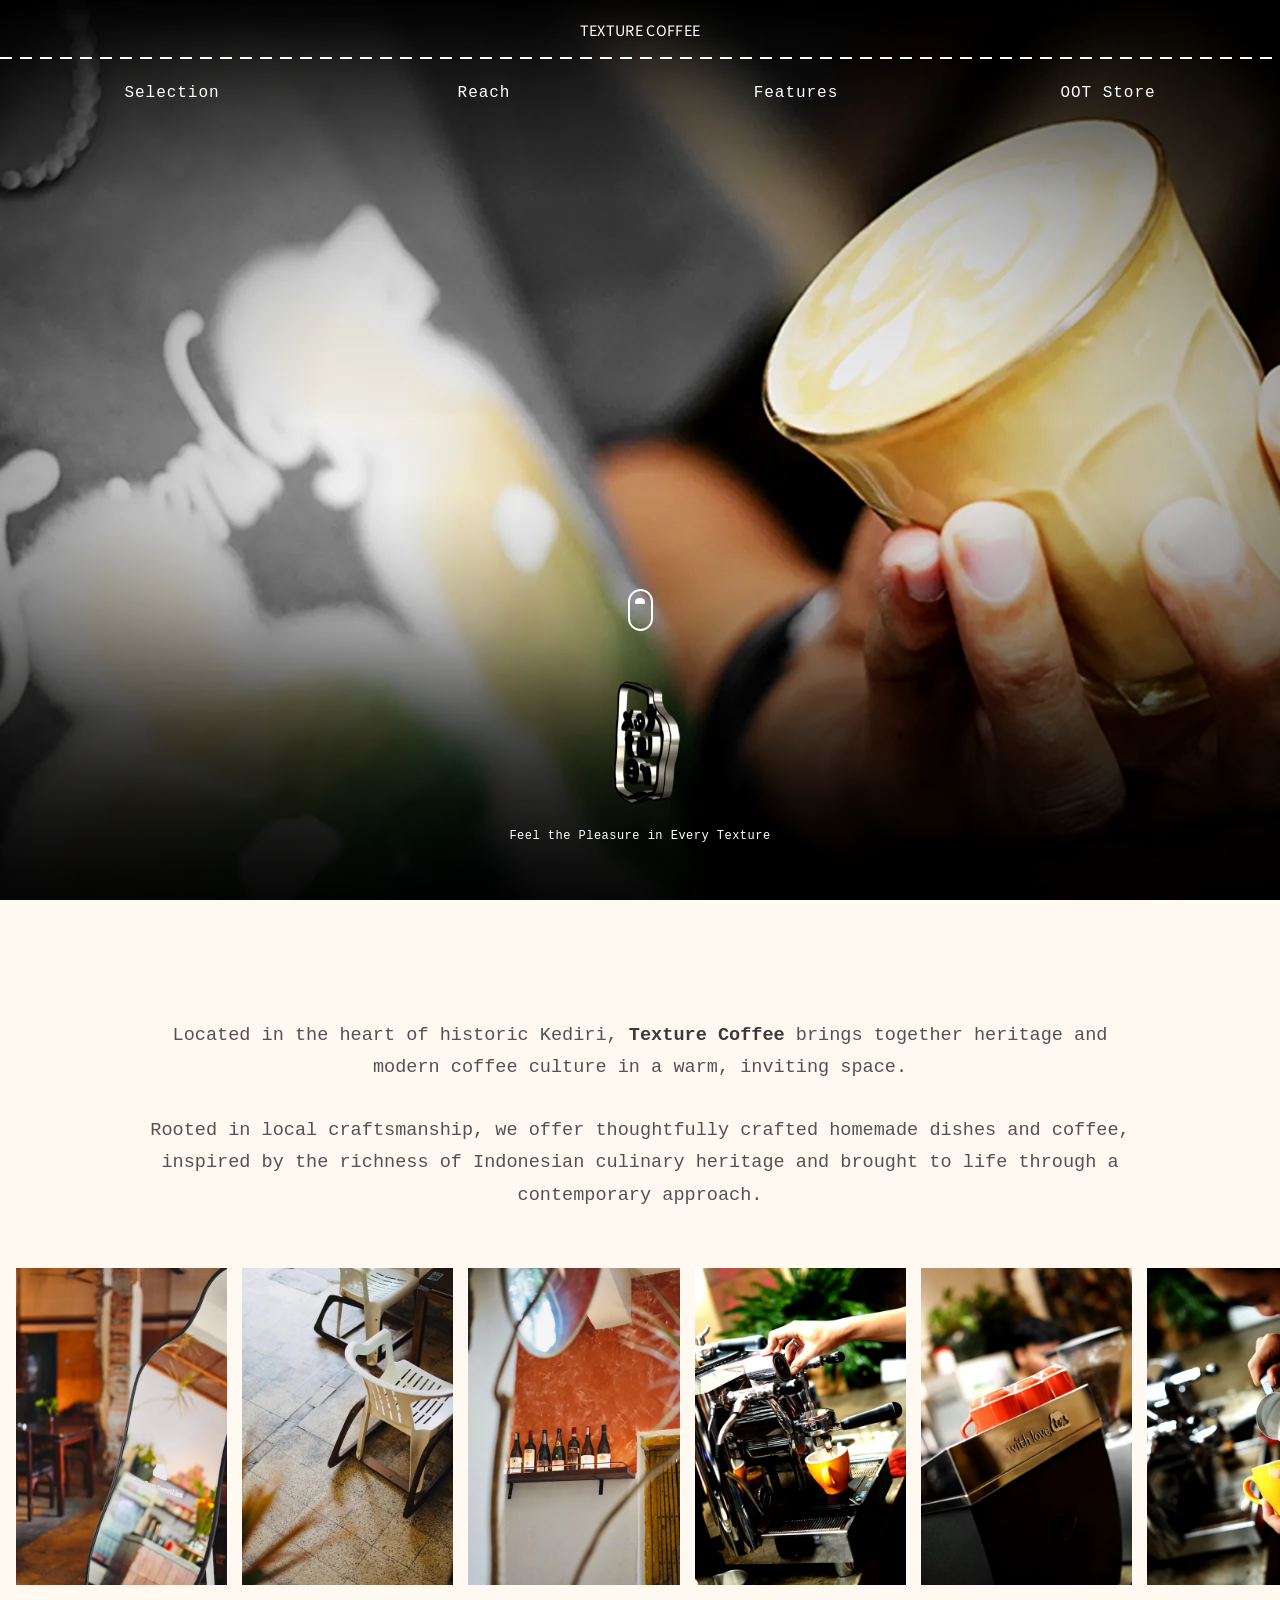
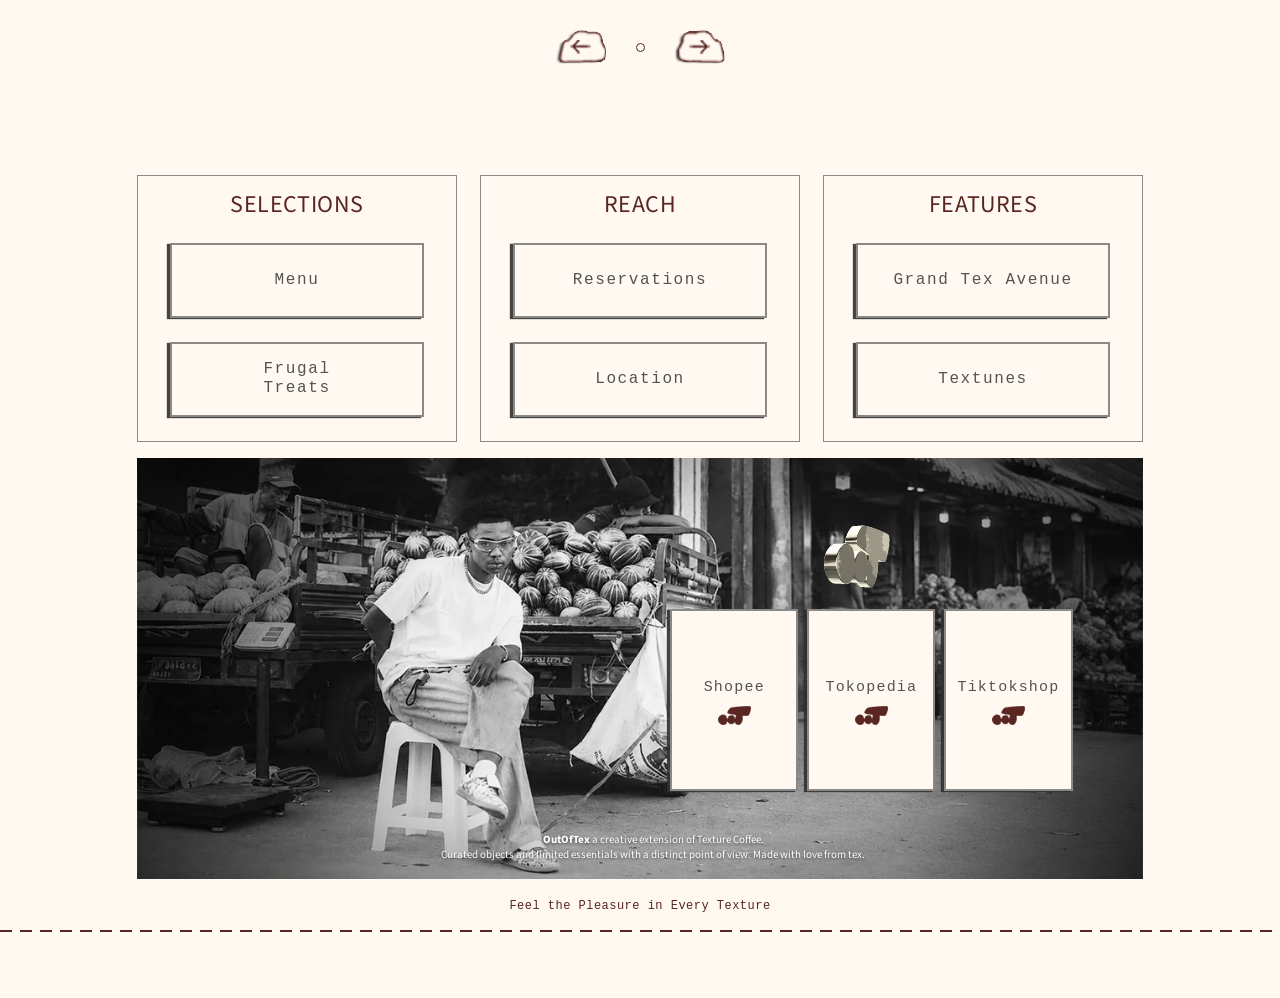
==== index.html @ 4bc0fdf2 "v1.5.3: keep hero glass uncut on wide screens Co-Authored-By: Claude Opus 5.5 <noreply@anthropic.com" ====
<!doctype html>
<html lang="id">
<head>
<meta charset="utf-8">
<meta name="viewport" content="width=device-width, initial-scale=1">
<title>Texture Coffee</title>
<meta name="description" content="Texture Coffee, Kediri — Feel the Pleasure in Every Texture. Menu, Frugal Treats, reservasi, lokasi, Grand Tex Avenue, Textunes, dan OutOfTex Store.">
<meta name="theme-color" content="#fff9f1">
<link rel="icon" href="/assets/logo.gif">
<link rel="preload" as="image" href="/assets/v2/hero.webp">
<link rel="preconnect" href="https://fonts.googleapis.com">
<link rel="preconnect" href="https://fonts.gstatic.com" crossorigin>
<link href="https://fonts.googleapis.com/css2?family=Courier+Prime:wght@400;700&family=Source+Sans+3:wght@400;600&display=swap" rel="stylesheet">
<style>
  :root {
    --cream: #fff9f1;      /* latar */
    --brown: #592622;      /* judul, garis putus-putus, ikon */
    --grey: #8a8985;       /* border kotak & tombol */
    --text: #535353;       /* teks tombol & paragraf */
    --shadow: rgba(48, 48, 48, .9);
    --sans: Aptos, "Myriad Pro", "Source Sans 3", "Segoe UI", sans-serif;
    --mono: "Courier New", "Courier Prime", Courier, monospace;
    --head-h: 72px;
  }
  * { box-sizing: border-box; margin: 0; padding: 0; }
  html { scroll-behavior: smooth; scroll-padding-top: calc(var(--head-h) + 16px); }
  body {
    background: var(--cream); color: var(--text);
    font: 400 16px/1.6 var(--mono);
    -webkit-font-smoothing: antialiased;
  }
  a { color: inherit; text-decoration: none; }
  img { display: block; max-width: 100%; }
  body.locked { overflow: hidden; }

  /* Garis putus-putus khas desain */
  .dash {
    height: 2px; width: 100%;
    background: repeating-linear-gradient(90deg, currentColor 0 12px, transparent 12px 20px);
  }

  /* ---------- Header (transparan di atas hero, krem setelah scroll) ---------- */
  .head {
    position: fixed; inset: 0 0 auto; z-index: 20;
    color: #fff; text-align: center;
    transition: background .3s, color .3s, box-shadow .3s;
  }
  .head .brand {
    display: block; padding: 22px 16px 16px;
    font: 400 16px/1.2 var(--sans); letter-spacing: .02em;
  }
  .head .brand br { display: none; }
  .head .nav {
    display: grid; grid-template-columns: repeat(4, 1fr);
    max-width: 1300px; margin: 0 auto; padding: 18px 16px 0;
    font-size: 16px; letter-spacing: .06em;
    transition: opacity .25s;
  }
  .head .nav a { justify-self: center; padding: 4px 0; position: relative; }
  .head .nav a::before { /* garis bawah menyapu, ala Union */
    content: ""; position: absolute; left: 0; right: 0; bottom: 0; height: 1.5px; background: currentColor;
    transform: scaleX(0); transform-origin: 100% 50%; transition: transform .35s cubic-bezier(.25,.46,.45,.94);
  }
  .head .nav a:hover::before, .head .nav a:focus-visible::before { transform: scaleX(1); transform-origin: 0 50%; }
  .head.solid { background: var(--cream); color: var(--brown); box-shadow: 0 10px 18px -8px rgba(89, 38, 34, .18); }
  .head.solid .nav { opacity: 0; height: 0; padding: 0; overflow: hidden; pointer-events: none; }

  /* ---------- Hero ---------- */
  .hero {
    position: relative; height: 100vh; height: 100svh; min-height: 520px;
    background: #111; overflow: hidden;
    color: #fff; display: flex; flex-direction: column; align-items: center; justify-content: flex-end;
    padding-bottom: 6vh; isolation: isolate;
  }
  .hero-bg {
    position: absolute; inset: 0; z-index: -2;
    background: url(/assets/v2/hero.webp) center 22% / cover no-repeat; /* fokus ke gelas: layar lebar memotong bawah, bukan atas */
  }
  .anim .hero-bg { animation: zoomInSm 1.2s cubic-bezier(.76,0,.24,1) .2s both; }
  @keyframes zoomInSm { from { transform: scale(1.2); } to { transform: scale(1); } }
  .hero::before { /* vignette */
    content: ""; position: absolute; inset: 0; z-index: -1;
    background:
      radial-gradient(ellipse at 50% 45%, rgba(0,0,0,0) 35%, rgba(0,0,0,.55) 100%),
      linear-gradient(to bottom, rgba(0,0,0,.45) 0, rgba(0,0,0,0) 22%, rgba(0,0,0,0) 55%, rgba(0,0,0,.55) 100%);
  }
  .mouse {
    width: 25px; height: 42px; border: 2px solid #fff; border-radius: 13px;
    display: flex; justify-content: center; padding-top: 7px; margin-bottom: 44px;
    animation: bob 1.8s ease-in-out infinite;
  }
  .mouse span { width: 10px; height: 6px; border-radius: 6px 6px 2px 2px; background: #fff; animation: wheel 1.8s ease-in-out infinite; }
  @keyframes bob { 0%, 100% { transform: translateY(0); } 50% { transform: translateY(8px); } }
  @keyframes wheel { 0% { opacity: 1; transform: translateY(0); } 70% { opacity: 0; transform: translateY(12px); } 100% { opacity: 0; } }
  .hero .logo { display: block; width: 104px; height: auto; margin-bottom: 20px; }
  .anim .hero .mouse, .anim .hero .logo, .anim .hero .tagline { opacity: 0; animation: heroIn .9s cubic-bezier(.25,.46,.45,.94) both; }
  .anim .hero .logo { animation-delay: .9s; }
  .anim .hero .tagline { animation-delay: 1.05s; }
  .anim .hero .mouse { animation: heroIn .9s cubic-bezier(.25,.46,.45,.94) 1.2s both, bob 1.8s ease-in-out 2.1s infinite; }
  @keyframes heroIn { from { opacity: 0; transform: translateY(10px); } to { opacity: 1; transform: none; } }
  .tagline { font-size: 12px; letter-spacing: .04em; }

  /* ---------- Intro + galeri ---------- */
  .intro { padding: 120px 16px 56px; text-align: center; }
  .intro p { max-width: 980px; margin: 0 auto; font-size: clamp(14px, 1.45vw, 20px); line-height: 1.75; }
  .intro p + p { margin-top: 1.6em; }
  .intro b { color: #3a3a3a; }

  .gallery { position: relative; }
  .strip {
    display: flex; gap: 15px; overflow-x: auto; scroll-snap-type: x mandatory;
    padding: 0 16px; scrollbar-width: none; -webkit-overflow-scrolling: touch;
  }
  .strip::-webkit-scrollbar { display: none; }
  .strip img {
    flex: 0 0 auto; width: clamp(150px, 16.5vw, 260px); aspect-ratio: 237 / 356; height: auto;
    object-fit: cover; scroll-snap-align: start; background: #e9e1d4;
  }
  .ctrl { display: flex; justify-content: center; align-items: center; gap: 30px; margin-top: 44px; }
  .ctrl button {
    width: 50px; height: 36px; border: 0; cursor: pointer;
    background: url(/assets/v2/frame-l.png) center / contain no-repeat;
    display: grid; place-items: center; transition: transform .15s;
  }
  .ctrl button.next { background-image: url(/assets/v2/frame-r.png); }
  .ctrl button img { width: 21px; height: 14px; }
  .ctrl button:hover { transform: translateY(-2px); }
  .ctrl button:active { transform: translateY(1px); }
  .ctrl .dot { width: 9px; height: 9px; border-radius: 50%; border: 1.5px solid var(--brown); background: var(--cream); }

  /* ---------- Selections / Reach / Features ---------- */
  .groups {
    display: grid; grid-template-columns: repeat(3, 320px); gap: 23px;
    justify-content: center; padding: 110px 16px 16px;
  }
  .group { border: 1px solid var(--grey); padding: 10px 32px 24px; text-align: center; }
  .group h2 { font: 400 24px/1.6 var(--sans); color: var(--brown); letter-spacing: .02em; margin-bottom: 18px; }
  .btns { display: grid; gap: 24px; }
  .btn {
    display: grid; place-items: center; min-height: 75px; padding: 8px 12px;
    background: var(--cream); border: 2px solid var(--grey);
    box-shadow: -3px 1px 1px var(--shadow);
    font-size: 16px; letter-spacing: .1em; line-height: 1.2; text-align: center; color: var(--text);
    position: relative; isolation: isolate; overflow: hidden;
    transition: color .35s cubic-bezier(.25,.46,.45,.94), border-color .35s cubic-bezier(.25,.46,.45,.94), transform .12s, box-shadow .12s;
  }
  /* blok warna menyapu dari kanan ke kiri saat hover, ala Union */
  .btn::before, .shop::before {
    content: ""; position: absolute; inset: 0; z-index: -1; background: var(--brown);
    transform: scaleX(0); transform-origin: 100% 50%; transition: transform .35s cubic-bezier(.25,.46,.45,.94);
  }
  .btn:hover::before, .btn:focus-visible::before, .shop:hover::before, .shop:focus-visible::before { transform: scaleX(1); transform-origin: 0 50%; }
  .btn:hover, .btn:focus-visible, .shop:hover, .shop:focus-visible { color: var(--cream); border-color: var(--brown); }
  .btn:active, .shop:active { transform: translate(-2px, 1px); box-shadow: 0 0 0 var(--shadow); }

  /* ---------- OutOfTex (OOT) ---------- */
  .oot { max-width: 1038px; margin: 0 auto; padding: 0 16px; }
  .oot-photo {
    position: relative; aspect-ratio: 1006 / 421; overflow: hidden;
    background: #333 url(/assets/v2/oot.webp) center / cover no-repeat;
  }
  .oot-photo::before { content: ""; position: absolute; inset: 0; background: radial-gradient(ellipse at center, rgba(0,0,0,0) 45%, rgba(0,0,0,.45) 100%); }
  .oot-logo { position: absolute; left: 66.5%; top: 12%; width: 11.1%; height: auto; }
  .oot-note {
    position: absolute; left: 51.3%; bottom: 4%; transform: translateX(-50%); width: 80%;
    color: #fff; text-align: center; font: 400 11px/1.3 var(--sans); text-shadow: 0 1px 3px rgba(0,0,0,.5);
  }
  .oot-note b { font-weight: 800; }
  .shops { position: absolute; left: 53%; top: 36%; display: flex; gap: 2.2%; width: 40%; }
  .shop {
    flex: 1; aspect-ratio: 120 / 170;
    display: flex; flex-direction: column; align-items: center; justify-content: center; gap: 6px;
    background: var(--cream); border: 2px solid var(--grey); box-shadow: -3px 1px 1px var(--shadow);
    font-size: 15px; letter-spacing: .08em; color: var(--text);
    position: relative; isolation: isolate; overflow: hidden;
    transition: color .35s cubic-bezier(.25,.46,.45,.94), border-color .35s cubic-bezier(.25,.46,.45,.94), transform .12s, box-shadow .12s;
  }
  .shop img { width: 33px; height: 19px; transition: filter .35s cubic-bezier(.25,.46,.45,.94); }
  .shop:hover img, .shop:focus-visible img { filter: brightness(0) invert(96%) sepia(8%) saturate(400%) hue-rotate(330deg); }

  /* ---------- Footer ---------- */
  .foot { color: var(--brown); padding-top: 18px; }
  .foot .tagline { text-align: center; margin-bottom: 14px; }
  .foot .row { display: flex; justify-content: space-between; align-items: center; gap: 16px; padding: 14px 36px 18px; font-size: 12px; }
  .foot .socials { display: flex; gap: 12px; }
  .foot .socials a { display: grid; padding: 2px; transition: transform .15s; }
  .foot .socials a:hover { transform: scale(1.1); }

  /* ---------- Viewer Menu / Frugal Treats ---------- */
  .viewer {
    border: 2px solid var(--grey); padding: 0; margin: auto;
    width: min(620px, 100vw); height: min(100dvh, 920px); max-width: 100vw; max-height: 100dvh;
    background: var(--cream); color: var(--text); display: flex; flex-direction: column;
  }
  .viewer:not([open]) { display: none; }
  .viewer::backdrop { background: rgba(40, 24, 20, .6); }
  .viewer-bar { display: flex; align-items: center; gap: 12px; padding: 12px 12px 12px 20px; color: var(--brown); }
  .viewer-bar h3 { flex: 1; font: 400 20px var(--sans); letter-spacing: .04em; text-transform: uppercase; }
  .viewer-bar a { font-size: 13px; text-decoration: underline; color: var(--text); }
  .viewer-close {
    width: 40px; height: 40px; border: 2px solid var(--grey); background: var(--cream); color: var(--text);
    cursor: pointer; font-size: 20px; line-height: 1; box-shadow: -2px 1px 1px var(--shadow);
  }
  .viewer .dash { color: var(--brown); }
  .viewer-body {
    flex: 1; overflow-y: auto; -webkit-overflow-scrolling: touch; overscroll-behavior: contain;
    background: #efe7da; display: flex; flex-direction: column; gap: 6px;
  }
  .viewer-body img { width: 100%; height: auto; aspect-ratio: 1200 / 1698; background: #efe7da; }

  /* ---------- Animasi ala Union: loader + muncul saat discroll ---------- */
  .loader {
    position: fixed; inset: 0; z-index: 100; background: var(--brown);
    display: grid; place-items: center; transition: opacity .6s cubic-bezier(.25,.46,.45,.94), visibility .6s;
    animation: loaderOut .6s 4s forwards; /* cadangan kalau JS gagal */
  }
  .loader img { width: 64px; height: auto; animation: logoLoading 2s infinite; }
  .loader.done { opacity: 0; visibility: hidden; }
  @keyframes logoLoading { 0% { opacity: 0; } 25%, 75% { opacity: 1; } 100% { opacity: 0; } }
  @keyframes loaderOut { to { opacity: 0; visibility: hidden; } }
  .anim .reveal { opacity: 0; transform: translateY(10px); transition: opacity .9s cubic-bezier(.25,.46,.45,.94) var(--d, 0s), transform .9s cubic-bezier(.25,.46,.45,.94) var(--d, 0s); }
  .anim .reveal.in { opacity: 1; transform: none; }
  .strip img { transition: filter .5s cubic-bezier(.25,.46,.45,.94); }
  .strip img:hover { filter: brightness(1.08) contrast(1.04); }
  @media (prefers-reduced-motion: reduce) {
    .loader { display: none; }
    .anim .hero-bg, .anim .hero .mouse, .anim .hero .logo, .anim .hero .tagline { animation: none; opacity: 1; }
    .anim .reveal { opacity: 1; transform: none; transition: none; }
    .strip { scroll-behavior: auto; }
  }

  /* ---------- HP ---------- */
  @media (max-width: 899px) {
    :root { --head-h: 70px; }
    .head .brand { padding: 16px 16px 12px; font-size: 14px; line-height: 1.25; }
    .head .brand br { display: inline; }
    .head .nav { display: none; }
    .head:not(.solid) .dash { opacity: 0; }
    .hero { padding-bottom: 7vh; }
    .hero-bg { background-image: url(/assets/v2/hero-m.webp); background-position: center; }
    .mouse { margin-bottom: 36px; }
    .hero .logo { width: 84px; margin-bottom: 14px; }
    .tagline { font-size: 10px; }

    .intro { padding: 72px 20px 40px; }
    .intro p { font-size: 14px; }
    .strip { gap: 10px; }
    .strip img { width: 40vw; }
    .ctrl { margin-top: 24px; gap: 24px; }
    .ctrl button { width: 42px; height: 30px; }
    .ctrl button img { width: 17px; height: 12px; }

    .groups { grid-template-columns: 1fr; gap: 26px; padding: 44px 20px 8px; }
    .group { border: 0; padding: 0; }
    .group h2 { font-size: 21px; margin-bottom: 12px; }
    .btns { grid-template-columns: 1fr 1fr; gap: 16px; }
    .btn { min-height: 56px; font-size: 13px; letter-spacing: .08em; }

    .oot { padding: 56px 0 0; }
    .oot-photo { aspect-ratio: 590 / 247; }
    .oot-logo { left: 66.8%; top: 30%; width: 19%; }
    .oot-note { display: none; }
    .shops { position: static; width: auto; padding: 32px 24px 0; gap: 16px; }
    .shop { aspect-ratio: 1; font-size: 13px; letter-spacing: .06em; }
    .shop img { width: 30px; height: 17px; }

    .foot { padding-top: 56px; }
    .foot .tagline { font-size: 10px; }
    .foot .row { padding: 12px 24px 18px; font-size: 10px; }
  }
  @media (max-width: 360px) { .shop { font-size: 11px; letter-spacing: .02em; } }
</style>
</head>
<body>
<script>document.documentElement.classList.add('anim');</script>
<div class="loader" id="loader" aria-hidden="true"><img src="/assets/v2/logo-white.png" width="89" height="119" alt=""></div>

<header class="head" id="head">
  <a class="brand" href="#top">TEXTURE<br> COFFEE</a>
  <div class="dash"></div>
  <nav class="nav" aria-label="Navigasi">
    <a href="#selections">Selection</a>
    <a href="#reach">Reach</a>
    <a href="#features">Features</a>
    <a href="#oot">OOT Store</a>
  </nav>
</header>

<section class="hero" id="top">
  <div class="hero-bg" aria-hidden="true"></div>
  <a class="mouse" href="#intro" aria-label="Scroll ke bawah"><span></span></a>
  <picture><source srcset="/assets/v2/logo-spin.webp" type="image/webp"><img class="logo" src="/assets/v2/logo-spin.gif" width="173" height="220" alt="Logo texture" fetchpriority="high"></picture>
  <p class="tagline">Feel the Pleasure in Every Texture</p>
</section>

<main>
  <section class="intro" id="intro">
    <p>Located in the heart of historic Kediri, <b>Texture Coffee</b> brings together heritage and modern coffee culture in a warm, inviting space.</p>
    <p>Rooted in local craftsmanship, we offer thoughtfully crafted homemade dishes and coffee, inspired by the richness of Indonesian culinary heritage and brought to life through a contemporary approach.</p>
  </section>

  <section class="gallery" aria-label="Galeri Texture Coffee">
    <div class="strip" id="strip">
      <img src="/assets/v2/g1.webp" width="237" height="356" alt="Cermin dan sudut ruang Texture Coffee">
      <img src="/assets/v2/g2.webp" width="237" height="356" alt="Kursi putih di lantai teraso">
      <img src="/assets/v2/g3.webp" width="237" height="356" alt="Rak botol di dinding terakota">
      <img src="/assets/v2/g4.webp" width="237" height="356" alt="Barista menyiapkan espresso">
      <img src="/assets/v2/g5.webp" width="237" height="356" alt="Cangkir oranye di atas mesin espresso">
      <img src="/assets/v2/g6.webp" width="237" height="356" alt="Barista menuang latte art">
      <img src="/assets/v2/g7.webp" width="237" height="356" alt="Area bar Texture Coffee" loading="lazy">
      <img src="/assets/v2/g8.webp" width="237" height="356" alt="Jersey dan disco ball di dinding" loading="lazy">
      <img src="/assets/v2/g9.webp" width="237" height="356" alt="Pantulan ruang di cermin cembung" loading="lazy">
      <img src="/assets/v2/g10.webp" width="237" height="356" alt="Burger dan kentang goreng" loading="lazy">
      <img src="/assets/v2/g11.webp" width="237" height="356" alt="Ayam goreng dan potato wedges" loading="lazy">
      <img src="/assets/v2/g12.webp" width="237" height="356" alt="Chicken katsu dengan mac and cheese" loading="lazy">
      <img src="/assets/v2/g13.webp" width="237" height="356" alt="Es kopi susu Texture" loading="lazy">
      <img src="/assets/v2/g14.webp" width="237" height="356" alt="Minuman soda stroberi" loading="lazy">
      <img src="/assets/v2/g15.webp" width="237" height="356" alt="Es kopi krim di meja" loading="lazy">
    </div>
    <div class="ctrl">
      <button class="prev" id="prev" aria-label="Foto sebelumnya"><img src="/assets/v2/arrow-l.png" alt=""></button>
      <span class="dot" aria-hidden="true"></span>
      <button class="next" id="next" aria-label="Foto berikutnya"><img src="/assets/v2/arrow-r.png" alt=""></button>
    </div>
  </section>

  <div class="groups">
    <section class="group" id="selections">
      <h2>SELECTIONS</h2>
      <div class="btns">
        <a class="btn" href="https://drive.google.com/file/d/1sEipgV9thM8fFejZK60uVRUVrgVLJTvY/view?usp=sharing" target="_blank" rel="noopener" data-pages="menu" data-count="13" data-title="Menu">Menu</a>
        <a class="btn" href="https://drive.google.com/file/d/10nZ4mXNoNHIncA9vWqNdGDAVyyY6gwCb/view?usp=sharing" target="_blank" rel="noopener" data-pages="frugal" data-count="4" data-title="Frugal Treats">Frugal<br>Treats</a>
      </div>
    </section>
    <section class="group" id="reach">
      <h2>REACH</h2>
      <div class="btns">
        <a class="btn" href="https://wa.me/6282144380001" target="_blank" rel="noopener">Reservations</a>
        <a class="btn" href="https://maps.app.goo.gl/4PXBMvExqJFBVyEt5" target="_blank" rel="noopener">Location</a>
      </div>
    </section>
    <section class="group" id="features">
      <h2>FEATURES</h2>
      <div class="btns">
        <a class="btn" href="/grandtexavenue/">Grand Tex Avenue</a>
        <a class="btn" href="https://open.spotify.com/user/31hdk2fr2zlb3qqzt5osuafjgpli" target="_blank" rel="noopener">Textunes</a>
      </div>
    </section>
  </div>

  <section class="oot" id="oot" aria-label="OutOfTex Store">
    <div class="oot-photo">
      <picture><source srcset="/assets/v2/oot-spin.webp" type="image/webp"><img class="oot-logo" src="/assets/v2/oot-spin.gif" width="220" height="159" alt="OutOfTex" loading="lazy"></picture>
      <p class="oot-note"><b>OutOfTex</b> a creative extension of Texture Coffee.<br>Curated objects and limited essentials with a distinct point of view. Made with love from tex.</p>
      <div class="shops shops-desk"></div>
    </div>
  </section>
</main>

<footer class="foot">
  <p class="tagline">Feel the Pleasure in Every Texture</p>
  <div class="dash"></div>
  <div class="row">
    <a href="https://maps.app.goo.gl/4PXBMvExqJFBVyEt5" target="_blank" rel="noopener">01 Dr. Wahidin Street, Kediri</a>
    <nav class="socials" aria-label="Media sosial">
      <a href="https://instagram.com/texturecoffee_" target="_blank" rel="noopener" aria-label="Instagram Texture Coffee">
        <svg width="20" height="20" viewBox="0 0 24 24" fill="none" stroke="currentColor" stroke-width="2.4"><rect x="2.5" y="2.5" width="19" height="19" rx="5.5"/><circle cx="12" cy="12" r="4.3"/><circle cx="17.6" cy="6.4" r="1.2" fill="currentColor" stroke="none"/></svg>
      </a>
      <a href="https://tiktok.com/@texturecoffee_" target="_blank" rel="noopener" aria-label="TikTok Texture Coffee">
        <svg width="18" height="20" viewBox="0 0 24 24" fill="currentColor"><path d="M19.6 6.7a4.8 4.8 0 0 1-3.8-4.2V2h-3.4v13.7a2.9 2.9 0 0 1-5.2 1.7 2.9 2.9 0 0 1 3.2-4.5V9.4a6.3 6.3 0 0 0-5.4 10.7 6.3 6.3 0 0 0 10.8-4.4V8.7a8.2 8.2 0 0 0 4.8 1.5V6.8c-.3 0-.7 0-1-.1z"/></svg>
      </a>
    </nav>
  </div>
</footer>

<template id="shop-cards">
  <a class="shop" href="https://shopee.co.id/texturecoffee" target="_blank" rel="noopener">Shopee<img src="/assets/v2/oot-brown.png" alt=""></a>
  <a class="shop" href="https://tk.tokopedia.com/ZSQBFTdjK" target="_blank" rel="noopener">Tokopedia<img src="/assets/v2/oot-brown.png" alt=""></a>
  <a class="shop" href="https://vt.tiktok.com/ZSQBYGbRV" target="_blank" rel="noopener">Tiktokshop<img src="/assets/v2/oot-brown.png" alt=""></a>
</template>

<dialog class="viewer" id="viewer" aria-labelledby="viewer-title">
  <div class="viewer-bar">
    <h3 id="viewer-title"></h3>
    <a id="viewer-ext" href="#" target="_blank" rel="noopener">Buka di Drive</a>
    <button class="viewer-close" id="viewer-close" aria-label="Tutup">×</button>
  </div>
  <div class="dash"></div>
  <div class="viewer-body" id="viewer-body"></div>
</dialog>

<script>
  // Loader: logo berkedip di atas latar cokelat, hilang setelah halaman siap
  const loader = document.getElementById('loader');
  const hideLoader = () => loader.classList.add('done');
  if (document.readyState === 'complete') setTimeout(hideLoader, 400);
  else addEventListener('load', () => setTimeout(hideLoader, 400));
  setTimeout(hideLoader, 3000);

  // Muncul saat discroll: naik 10px sambil memudar, berurutan
  const groupsReveal = [
    ['.intro p', .15], ['.strip img', .08], ['.ctrl', 0], ['.group', .12],
    ['.oot-photo', 0], ['.foot .tagline', 0], ['.foot .row', .1]
  ];
  const io = new IntersectionObserver(es => es.forEach(e => {
    if (e.isIntersecting) { e.target.classList.add('in'); io.unobserve(e.target); }
  }), { rootMargin: '0px 0px -8% 0px' });
  groupsReveal.forEach(([sel, gap]) => document.querySelectorAll(sel).forEach((el, i) => {
    el.classList.add('reveal');
    el.style.setProperty('--d', (Math.min(i, 6) * gap).toFixed(2) + 's');
    io.observe(el);
  }));

  // Header: transparan di atas hero, jadi krem setelah lewat hero
  const head = document.getElementById('head');
  const hero = document.getElementById('top');
  new IntersectionObserver(([e]) => head.classList.toggle('solid', !e.isIntersecting),
    { rootMargin: '-80px 0px 0px 0px' }).observe(hero);

  // Kartu toko OOT: di desktop menumpang di atas foto, di HP di bawah foto
  const wide = matchMedia('(min-width: 900px)');
  const tpl = document.getElementById('shop-cards');
  const shops = document.createElement('div');
  shops.className = 'shops';
  shops.append(tpl.content.cloneNode(true));
  const placeShops = () => {
    const photo = document.querySelector('.oot-photo');
    (wide.matches ? photo : photo.parentNode).appendChild(shops);
  };
  document.querySelector('.shops-desk').remove();
  placeShops();
  wide.addEventListener('change', placeShops);

  // Galeri: panah geser satu foto, di ujung kembali ke awal/akhir
  const strip = document.getElementById('strip');
  const step = () => strip.querySelector('img').getBoundingClientRect().width + parseFloat(getComputedStyle(strip).columnGap || 15);
  const slide = dir => {
    const max = strip.scrollWidth - strip.clientWidth - 2;
    if (dir > 0 && strip.scrollLeft >= max) strip.scrollTo({ left: 0, behavior: 'smooth' });
    else if (dir < 0 && strip.scrollLeft <= 2) strip.scrollTo({ left: strip.scrollWidth, behavior: 'smooth' });
    else strip.scrollBy({ left: dir * step(), behavior: 'smooth' });
  };
  document.getElementById('prev').addEventListener('click', () => slide(-1));
  document.getElementById('next').addEventListener('click', () => slide(1));

  // Menu & Frugal Treats: halaman PDF (assets/<nama>/<n>.webp) tampil di dalam halaman
  const viewer = document.getElementById('viewer');
  const body = document.getElementById('viewer-body');
  document.querySelectorAll('[data-pages]').forEach(a => a.addEventListener('click', e => {
    if (!viewer.showModal) return; // browser lama: buka Drive
    e.preventDefault();
    const title = a.dataset.title;
    document.getElementById('viewer-title').textContent = title;
    document.getElementById('viewer-ext').href = a.href;
    body.innerHTML = '';
    for (let i = 1; i <= +a.dataset.count; i++) {
      const img = new Image();
      img.src = `/assets/${a.dataset.pages}/${i}.webp`;
      img.alt = `${title} halaman ${i}`;
      img.loading = i <= 2 ? 'eager' : 'lazy';
      img.decoding = 'async';
      body.appendChild(img);
    }
    body.scrollTop = 0;
    viewer.showModal();
    document.body.classList.add('locked');
  }));
  document.getElementById('viewer-close').addEventListener('click', () => viewer.close());
  viewer.addEventListener('click', e => { if (e.target === viewer) viewer.close(); });
  viewer.addEventListener('close', () => document.body.classList.remove('locked'));
</script>
</body>
</html>
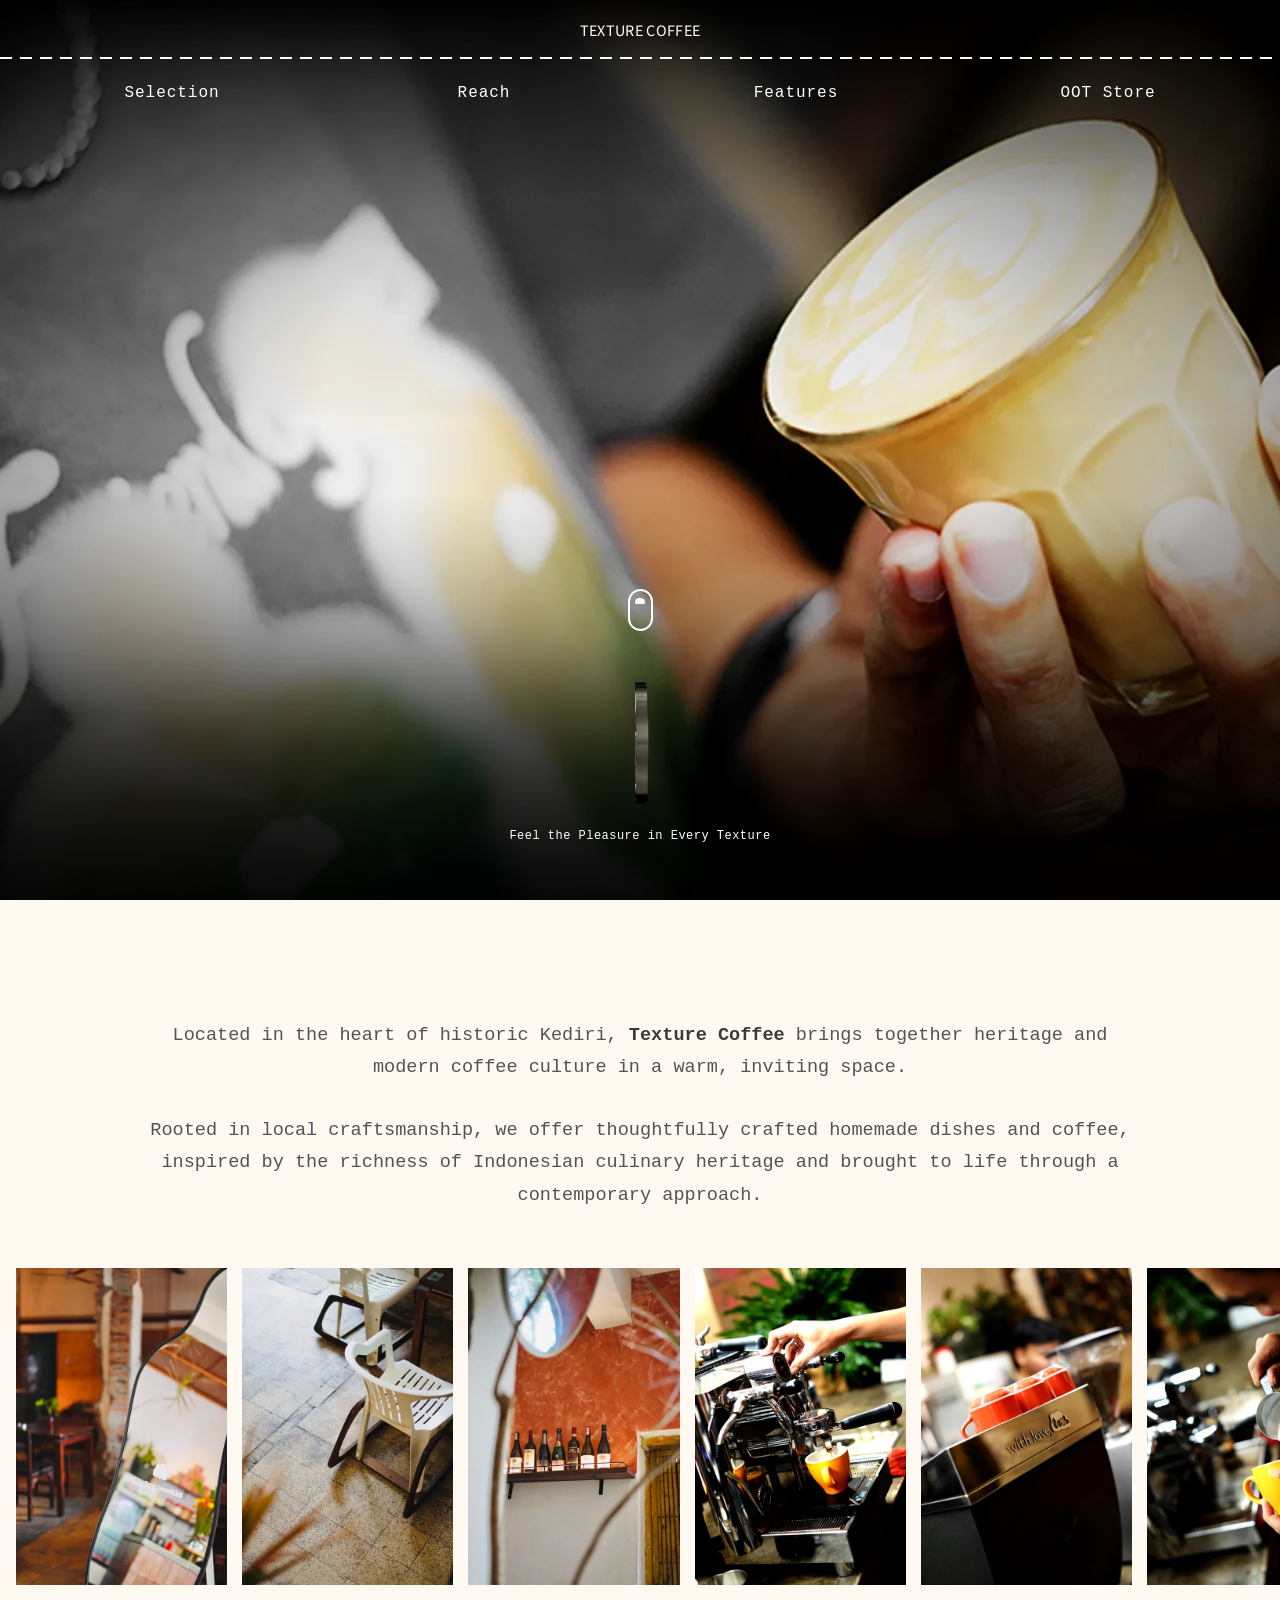
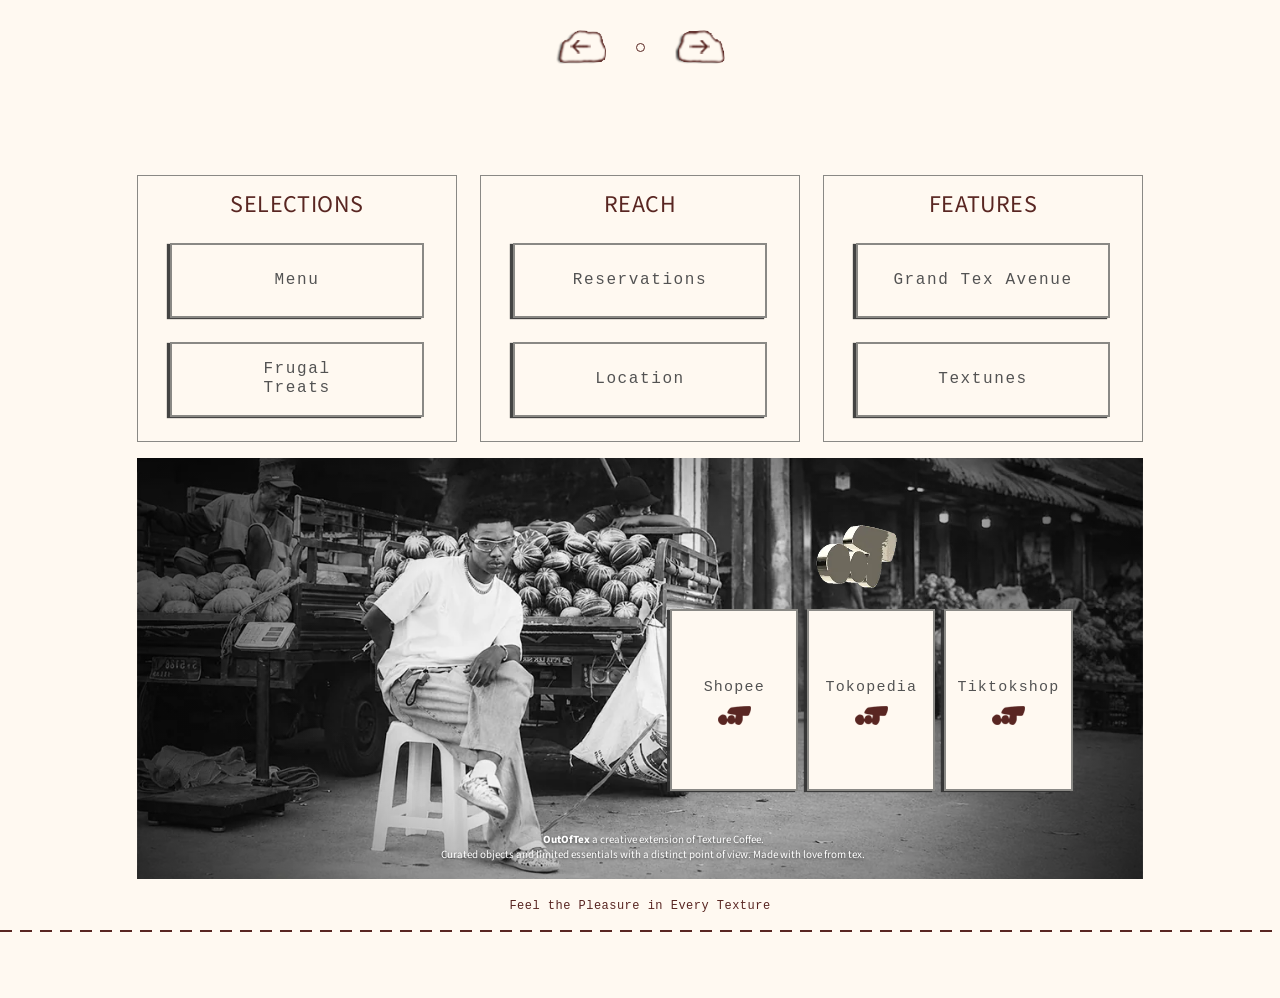
==== commit 7ddc0c97: "v1.5.4: Union-style hero fade-in, phone hero matches MOBILE 1 Co-Authored-By: Claude Opus 5.5 <norep" ====
--- a/index.html
+++ b/index.html
@@ -7,7 +7,8 @@
 <meta name="description" content="Texture Coffee, Kediri — Feel the Pleasure in Every Texture. Menu, Frugal Treats, reservasi, lokasi, Grand Tex Avenue, Textunes, dan OutOfTex Store.">
 <meta name="theme-color" content="#fff9f1">
 <link rel="icon" href="/assets/logo.gif">
-<link rel="preload" as="image" href="/assets/v2/hero.webp">
+<link rel="preload" as="image" href="/assets/v2/hero.webp" media="(min-width: 900px)">
+<link rel="preload" as="image" href="/assets/v2/hero-m.webp" media="(max-width: 899px)">
 <link rel="preconnect" href="https://fonts.googleapis.com">
 <link rel="preconnect" href="https://fonts.gstatic.com" crossorigin>
 <link href="https://fonts.googleapis.com/css2?family=Courier+Prime:wght@400;700&family=Source+Sans+3:wght@400;600&display=swap" rel="stylesheet">
@@ -76,7 +77,11 @@
     position: absolute; inset: 0; z-index: -2;
     background: url(/assets/v2/hero.webp) center 22% / cover no-repeat; /* fokus ke gelas: layar lebar memotong bawah, bukan atas */
   }
-  .anim .hero-bg { animation: zoomInSm 1.2s cubic-bezier(.76,0,.24,1) .2s both; }
+  /* Muncul pertama kali ala Union: foto memudar masuk dari latar krem setelah loader hilang */
+  .anim .hero { background: var(--cream); }
+  .anim .hero-bg, .anim .hero::before { opacity: 0; transition: opacity 1.2s ease-in-out; }
+  .anim .hero.ready .hero-bg, .anim .hero.ready::before { opacity: 1; }
+  .anim .hero.ready .hero-bg { animation: zoomInSm 1.6s cubic-bezier(.76,0,.24,1) both; }
   @keyframes zoomInSm { from { transform: scale(1.2); } to { transform: scale(1); } }
   .hero::before { /* vignette */
     content: ""; position: absolute; inset: 0; z-index: -1;
@@ -93,10 +98,10 @@
   @keyframes bob { 0%, 100% { transform: translateY(0); } 50% { transform: translateY(8px); } }
   @keyframes wheel { 0% { opacity: 1; transform: translateY(0); } 70% { opacity: 0; transform: translateY(12px); } 100% { opacity: 0; } }
   .hero .logo { display: block; width: 104px; height: auto; margin-bottom: 20px; }
-  .anim .hero .mouse, .anim .hero .logo, .anim .hero .tagline { opacity: 0; animation: heroIn .9s cubic-bezier(.25,.46,.45,.94) both; }
-  .anim .hero .logo { animation-delay: .9s; }
-  .anim .hero .tagline { animation-delay: 1.05s; }
-  .anim .hero .mouse { animation: heroIn .9s cubic-bezier(.25,.46,.45,.94) 1.2s both, bob 1.8s ease-in-out 2.1s infinite; }
+  .anim .hero .mouse, .anim .hero .logo, .anim .hero .tagline { opacity: 0; animation: none; }
+  .anim .hero.ready .logo { animation: heroIn .9s cubic-bezier(.25,.46,.45,.94) .6s both; }
+  .anim .hero.ready .tagline { animation: heroIn .9s cubic-bezier(.25,.46,.45,.94) .75s both; }
+  .anim .hero.ready .mouse { animation: heroIn .9s cubic-bezier(.25,.46,.45,.94) .9s both, bob 1.8s ease-in-out 1.8s infinite; }
   @keyframes heroIn { from { opacity: 0; transform: translateY(10px); } to { opacity: 1; transform: none; } }
   .tagline { font-size: 12px; letter-spacing: .04em; }
 
@@ -224,7 +229,7 @@
   .strip img:hover { filter: brightness(1.08) contrast(1.04); }
   @media (prefers-reduced-motion: reduce) {
     .loader { display: none; }
-    .anim .hero-bg, .anim .hero .mouse, .anim .hero .logo, .anim .hero .tagline { animation: none; opacity: 1; }
+    .anim .hero-bg, .anim .hero::before, .anim .hero .mouse, .anim .hero .logo, .anim .hero .tagline { animation: none; opacity: 1; transition: none; }
     .anim .reveal { opacity: 1; transform: none; transition: none; }
     .strip { scroll-behavior: auto; }
   }
@@ -232,18 +237,24 @@
   /* ---------- HP ---------- */
   @media (max-width: 899px) {
     :root { --head-h: 70px; }
-    .head .brand { padding: 16px 16px 12px; font-size: 14px; line-height: 1.25; }
+    /* Ukuran HP mengikuti MOBILE 1: artboard 589x1280 = satu layar, 1px desain = 100vw/589 */
+    .head .brand { padding: 6.9vw 16px 3vw; font-size: max(10px, 2.72vw); line-height: 1.25; }
     .head .brand br { display: inline; }
     .head .nav { display: none; }
     .head:not(.solid) .dash { opacity: 0; }
-    .hero { padding-bottom: 7vh; }
+    .hero { height: 88.75vh; height: 88.75svh; min-height: 0; padding-bottom: 10.6vw; } /* teks intro mengintip di bawah, seperti desain */
     .hero-bg { background-image: url(/assets/v2/hero-m.webp); background-position: center; }
-    .mouse { margin-bottom: 36px; }
-    .hero .logo { width: 84px; margin-bottom: 14px; }
-    .tagline { font-size: 10px; }
-
-    .intro { padding: 72px 20px 40px; }
-    .intro p { font-size: 14px; }
+    .hero::after { /* garis putus-putus di batas hero dan krem, seperti MOBILE 1 */
+      content: ""; position: absolute; left: 0; right: 0; bottom: 0; height: 2px;
+      background: repeating-linear-gradient(90deg, var(--brown) 0 12px, transparent 12px 20px);
+    }
+    .mouse { width: 4.24vw; height: 7.13vw; min-width: 16px; min-height: 27px; border-width: 1.5px; padding-top: 1.36vw; margin-bottom: 7.5vw; }
+    .mouse span { width: 2.04vw; height: 1.36vw; min-width: 7px; min-height: 5px; }
+    .hero .logo { width: 15.1vw; margin-bottom: 1.8vw; }
+    .hero .tagline { font-size: max(8px, 1.53vw); }
+
+    .intro { padding: 5.3vw 20px 40px; }
+    .intro p { font-size: max(12px, 3.06vw); }
     .strip { gap: 10px; }
     .strip img { width: 40vw; }
     .ctrl { margin-top: 24px; gap: 24px; }
@@ -392,7 +403,8 @@
 <script>
   // Loader: logo berkedip di atas latar cokelat, hilang setelah halaman siap
   const loader = document.getElementById('loader');
-  const hideLoader = () => loader.classList.add('done');
+  const heroEl = document.getElementById('top');
+  const hideLoader = () => { loader.classList.add('done'); heroEl.classList.add('ready'); };
   if (document.readyState === 'complete') setTimeout(hideLoader, 400);
   else addEventListener('load', () => setTimeout(hideLoader, 400));
   setTimeout(hideLoader, 3000);
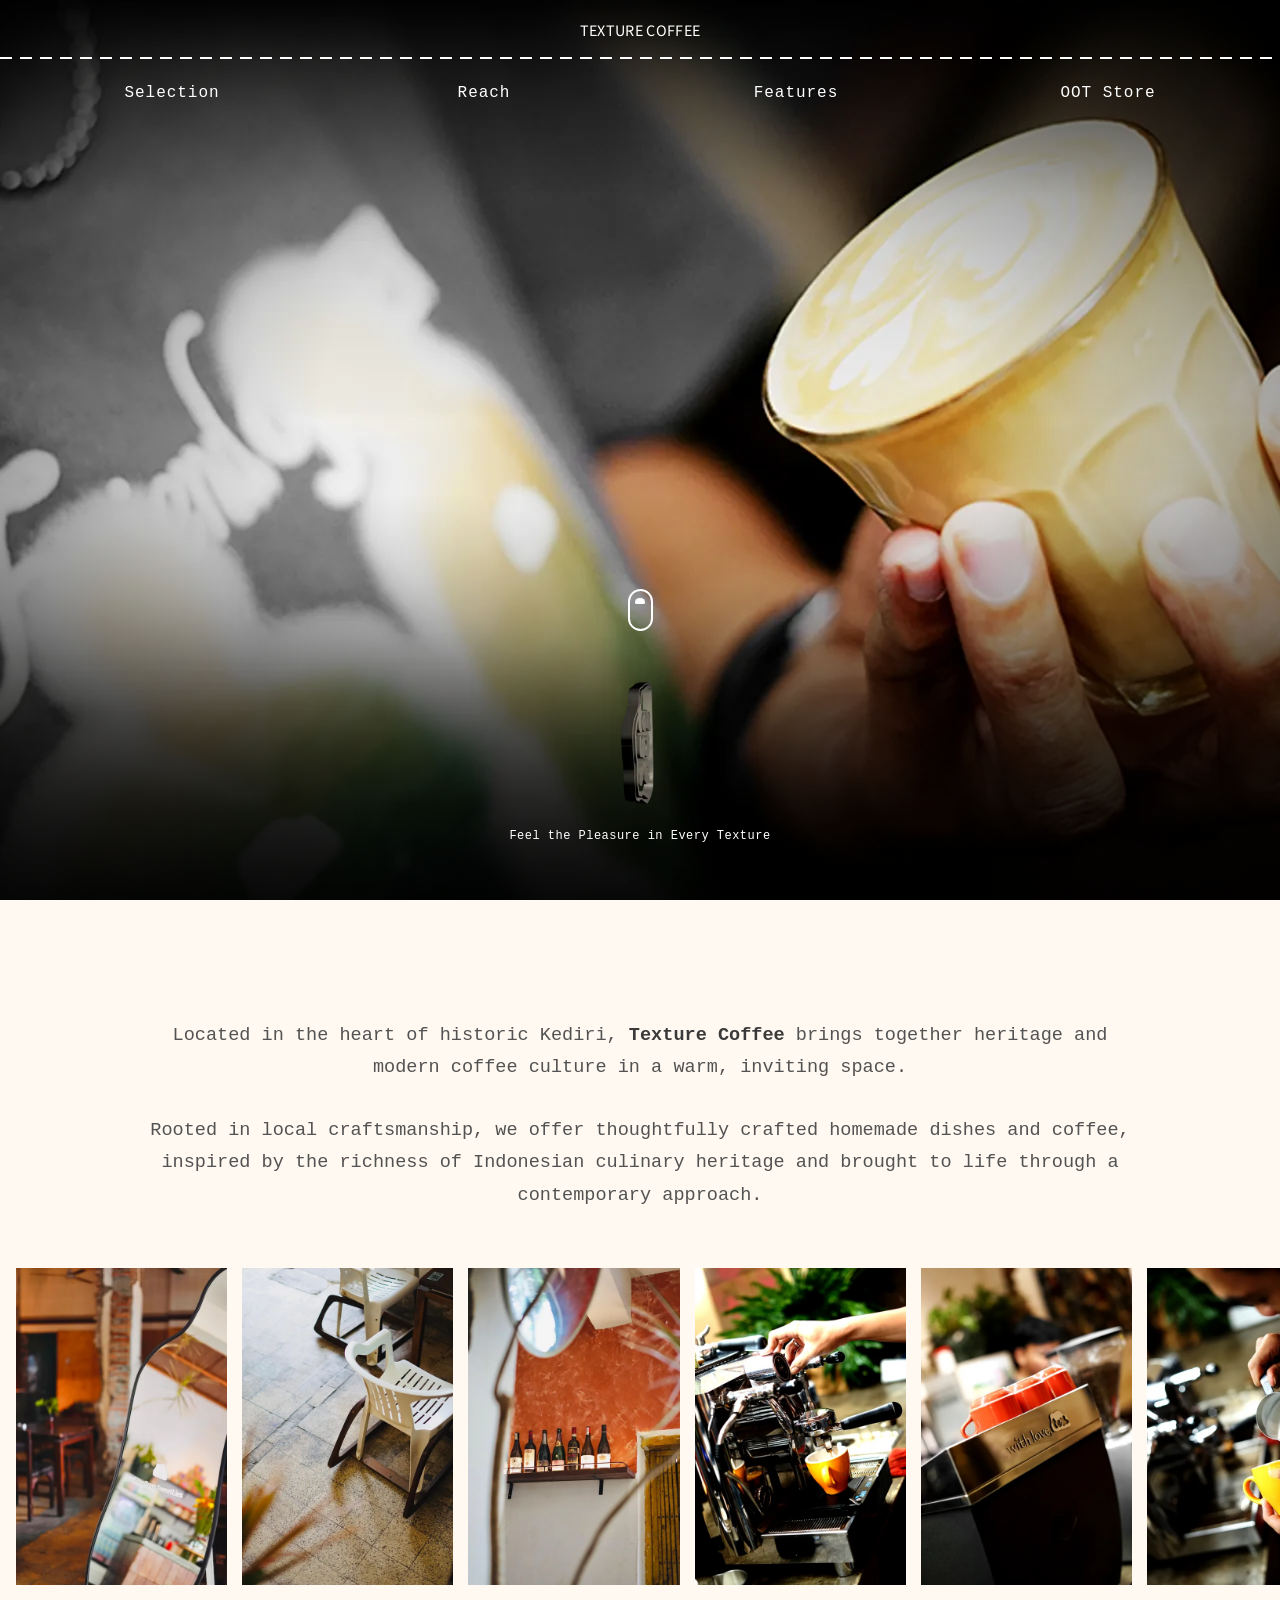
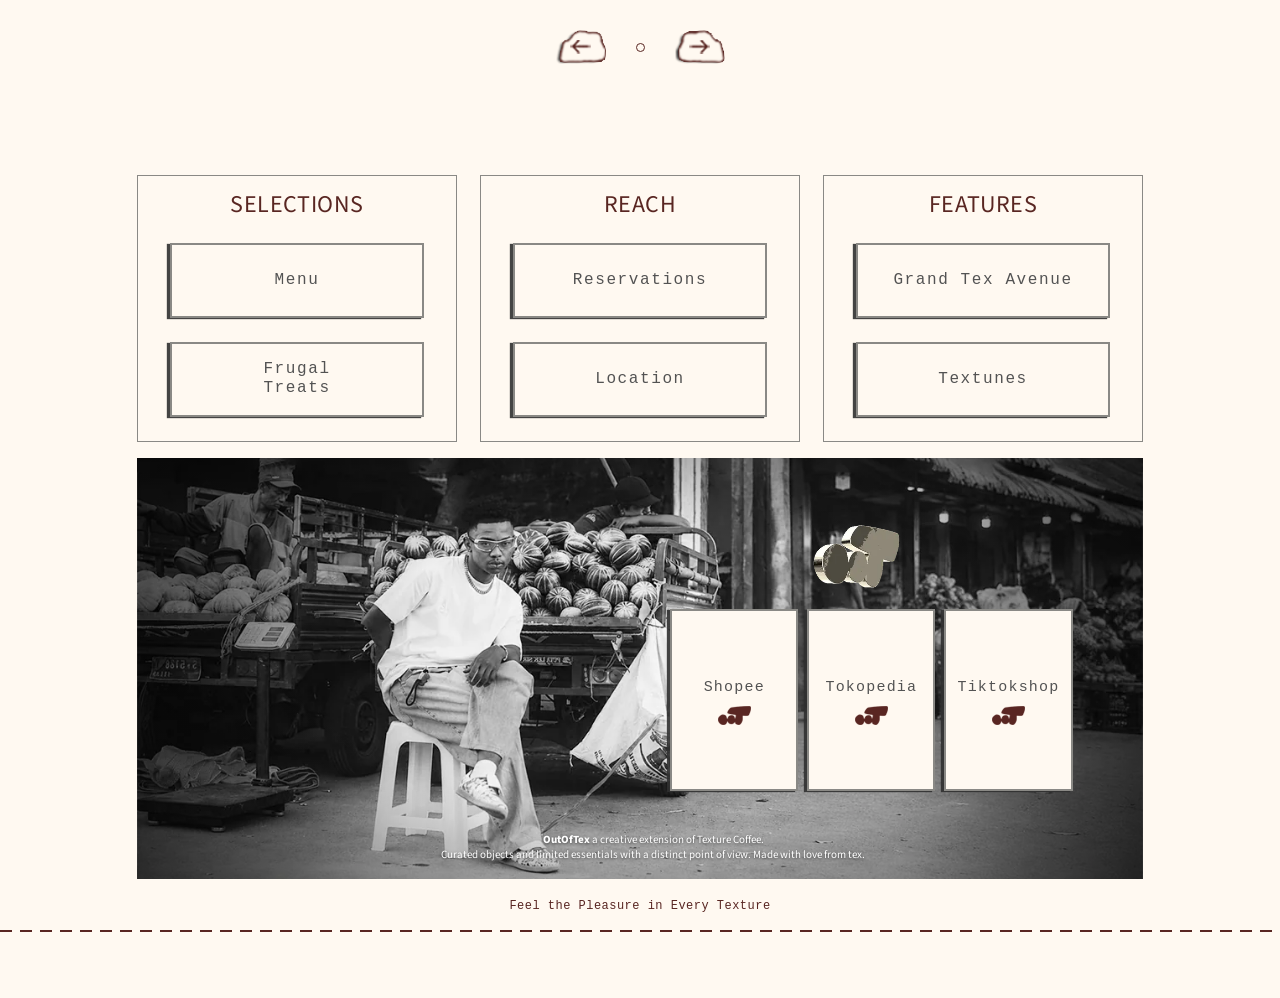
==== commit 9cf2e950: "v1.5.5: no hero zoom, full photo on wide screens Co-Authored-By: Claude Opus 5.5 <noreply@anthropic." ====
--- a/index.html
+++ b/index.html
@@ -81,8 +81,16 @@
   .anim .hero { background: var(--cream); }
   .anim .hero-bg, .anim .hero::before { opacity: 0; transition: opacity 1.2s ease-in-out; }
   .anim .hero.ready .hero-bg, .anim .hero.ready::before { opacity: 1; }
-  .anim .hero.ready .hero-bg { animation: zoomInSm 1.6s cubic-bezier(.76,0,.24,1) both; }
-  @keyframes zoomInSm { from { transform: scale(1.2); } to { transform: scale(1); } }
+  .anim .hero.ready { background: #111; transition: background-color 1.2s ease-in-out; }
+  /* Layar lebih lebar dari 16:10: foto utuh setinggi layar seperti DESKTOP 1, sisi memudar ke gelap */
+  @media (min-width: 900px) and (min-aspect-ratio: 1601/1000) {
+    .hero-bg {
+      left: 50%; right: auto; width: 160vh; width: 160svh; transform: translateX(-50%);
+      background-size: 100% 100%; background-position: center;
+      -webkit-mask-image: linear-gradient(90deg, transparent 0, #000 9%, #000 91%, transparent 100%);
+      mask-image: linear-gradient(90deg, transparent 0, #000 9%, #000 91%, transparent 100%);
+    }
+  }
   .hero::before { /* vignette */
     content: ""; position: absolute; inset: 0; z-index: -1;
     background:
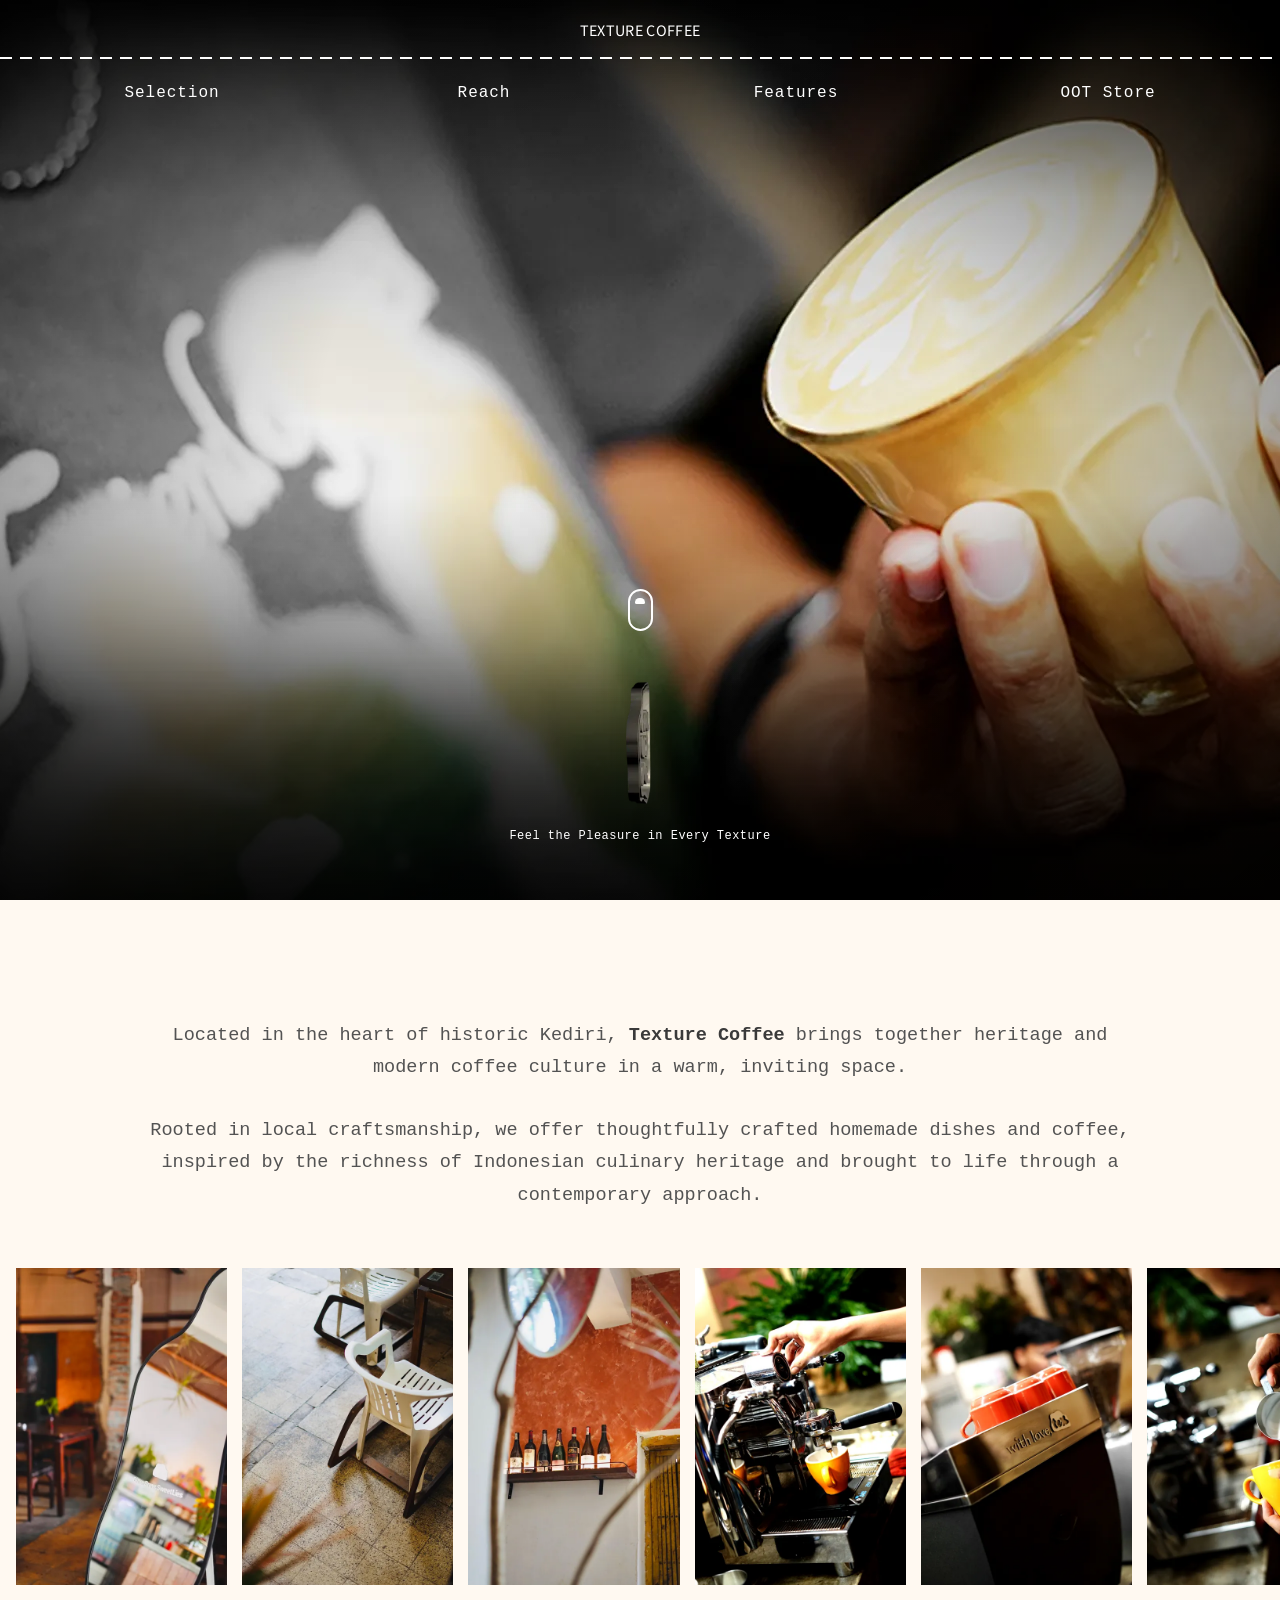
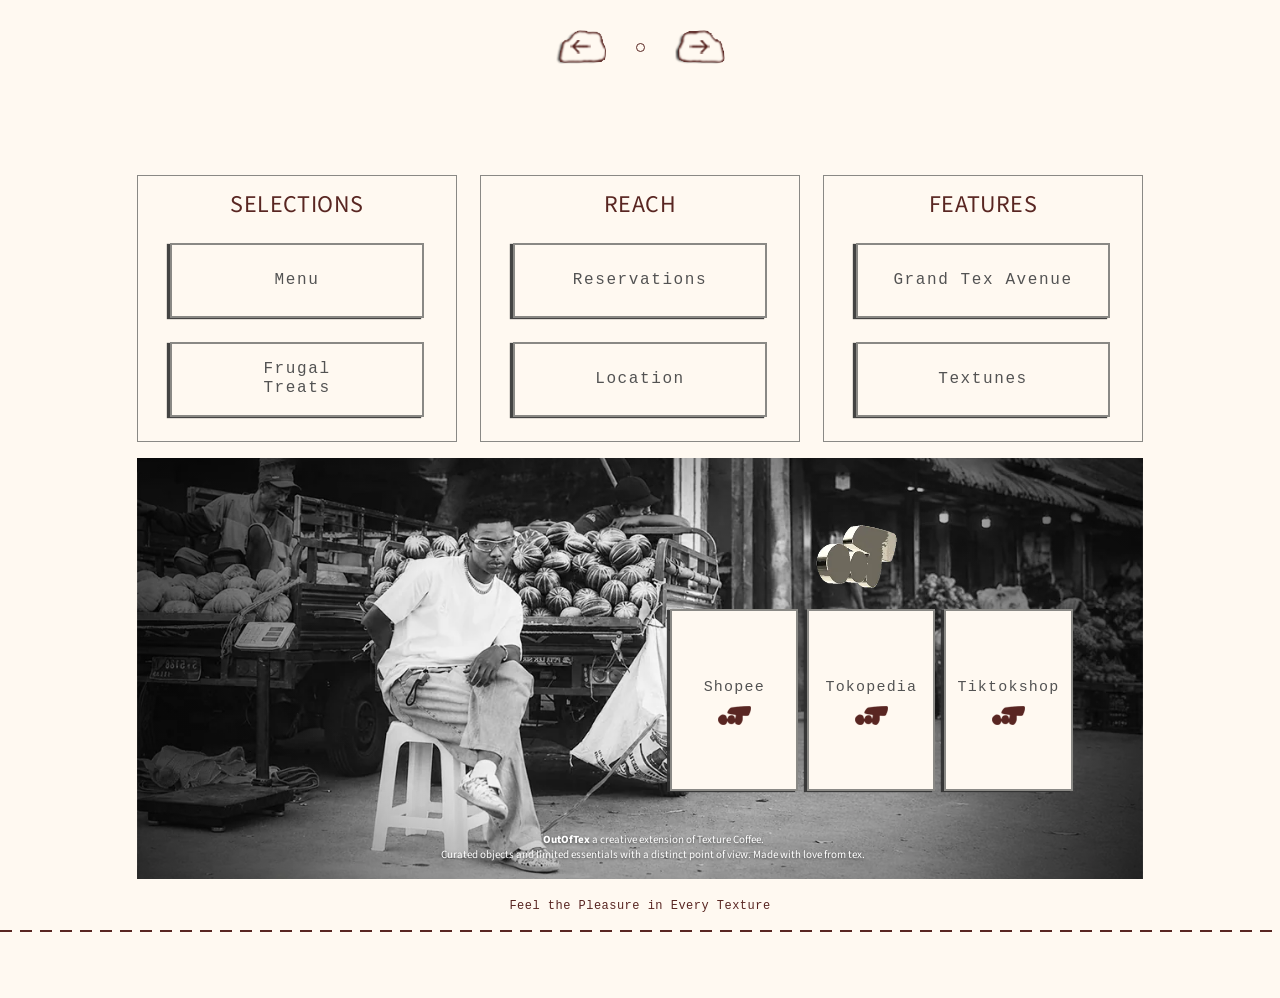
==== commit ca8e17d0: "v1.5.6: blurred ambient fill beside hero, dark fade base, no white sides Co-Authored-By: Claude Opus" ====
--- a/index.html
+++ b/index.html
@@ -78,17 +78,26 @@
     background: url(/assets/v2/hero.webp) center 22% / cover no-repeat; /* fokus ke gelas: layar lebar memotong bawah, bukan atas */
   }
   /* Muncul pertama kali ala Union: foto memudar masuk dari latar krem setelah loader hilang */
-  .anim .hero { background: var(--cream); }
-  .anim .hero-bg, .anim .hero::before { opacity: 0; transition: opacity 1.2s ease-in-out; }
+  .anim .hero { background: #1f1a16; }
+  .anim .hero-bg, .anim .hero::before { opacity: 0; transition: opacity 1.8s ease-in-out; }
   .anim .hero.ready .hero-bg, .anim .hero.ready::before { opacity: 1; }
-  .anim .hero.ready { background: #111; transition: background-color 1.2s ease-in-out; }
-  /* Layar lebih lebar dari 16:10: foto utuh setinggi layar seperti DESKTOP 1, sisi memudar ke gelap */
+  .anim .hero.ready { background: #111; transition: background-color 1.8s ease-in-out; }
+  .hero-amb { display: none; }
+  /* Layar lebih lebar dari 16:10: foto utuh setinggi layar seperti DESKTOP 1,
+     sisi kiri-kanan diisi foto yang sama versi blur (ambient) supaya warnanya menyambung */
   @media (min-width: 900px) and (min-aspect-ratio: 1601/1000) {
+    .hero-amb {
+      display: block; position: absolute; inset: -140px; z-index: -3;
+      background: url(/assets/v2/hero.webp) center / cover no-repeat;
+      filter: blur(36px) saturate(1.15) brightness(.72);
+    }
+    .anim .hero-amb { opacity: 0; transition: opacity 1.8s ease-in-out; }
+    .anim .hero.ready .hero-amb { opacity: 1; }
     .hero-bg {
       left: 50%; right: auto; width: 160vh; width: 160svh; transform: translateX(-50%);
       background-size: 100% 100%; background-position: center;
-      -webkit-mask-image: linear-gradient(90deg, transparent 0, #000 9%, #000 91%, transparent 100%);
-      mask-image: linear-gradient(90deg, transparent 0, #000 9%, #000 91%, transparent 100%);
+      -webkit-mask-image: linear-gradient(90deg, transparent 0, #000 14%, #000 86%, transparent 100%);
+      mask-image: linear-gradient(90deg, transparent 0, #000 14%, #000 86%, transparent 100%);
     }
   }
   .hero::before { /* vignette */
@@ -237,7 +246,7 @@
   .strip img:hover { filter: brightness(1.08) contrast(1.04); }
   @media (prefers-reduced-motion: reduce) {
     .loader { display: none; }
-    .anim .hero-bg, .anim .hero::before, .anim .hero .mouse, .anim .hero .logo, .anim .hero .tagline { animation: none; opacity: 1; transition: none; }
+    .anim .hero-bg, .anim .hero-amb, .anim .hero::before, .anim .hero .mouse, .anim .hero .logo, .anim .hero .tagline { animation: none; opacity: 1; transition: none; }
     .anim .reveal { opacity: 1; transform: none; transition: none; }
     .strip { scroll-behavior: auto; }
   }
@@ -306,6 +315,7 @@
 </header>
 
 <section class="hero" id="top">
+  <div class="hero-amb" aria-hidden="true"></div>
   <div class="hero-bg" aria-hidden="true"></div>
   <a class="mouse" href="#intro" aria-label="Scroll ke bawah"><span></span></a>
   <picture><source srcset="/assets/v2/logo-spin.webp" type="image/webp"><img class="logo" src="/assets/v2/logo-spin.gif" width="173" height="220" alt="Logo texture" fetchpriority="high"></picture>
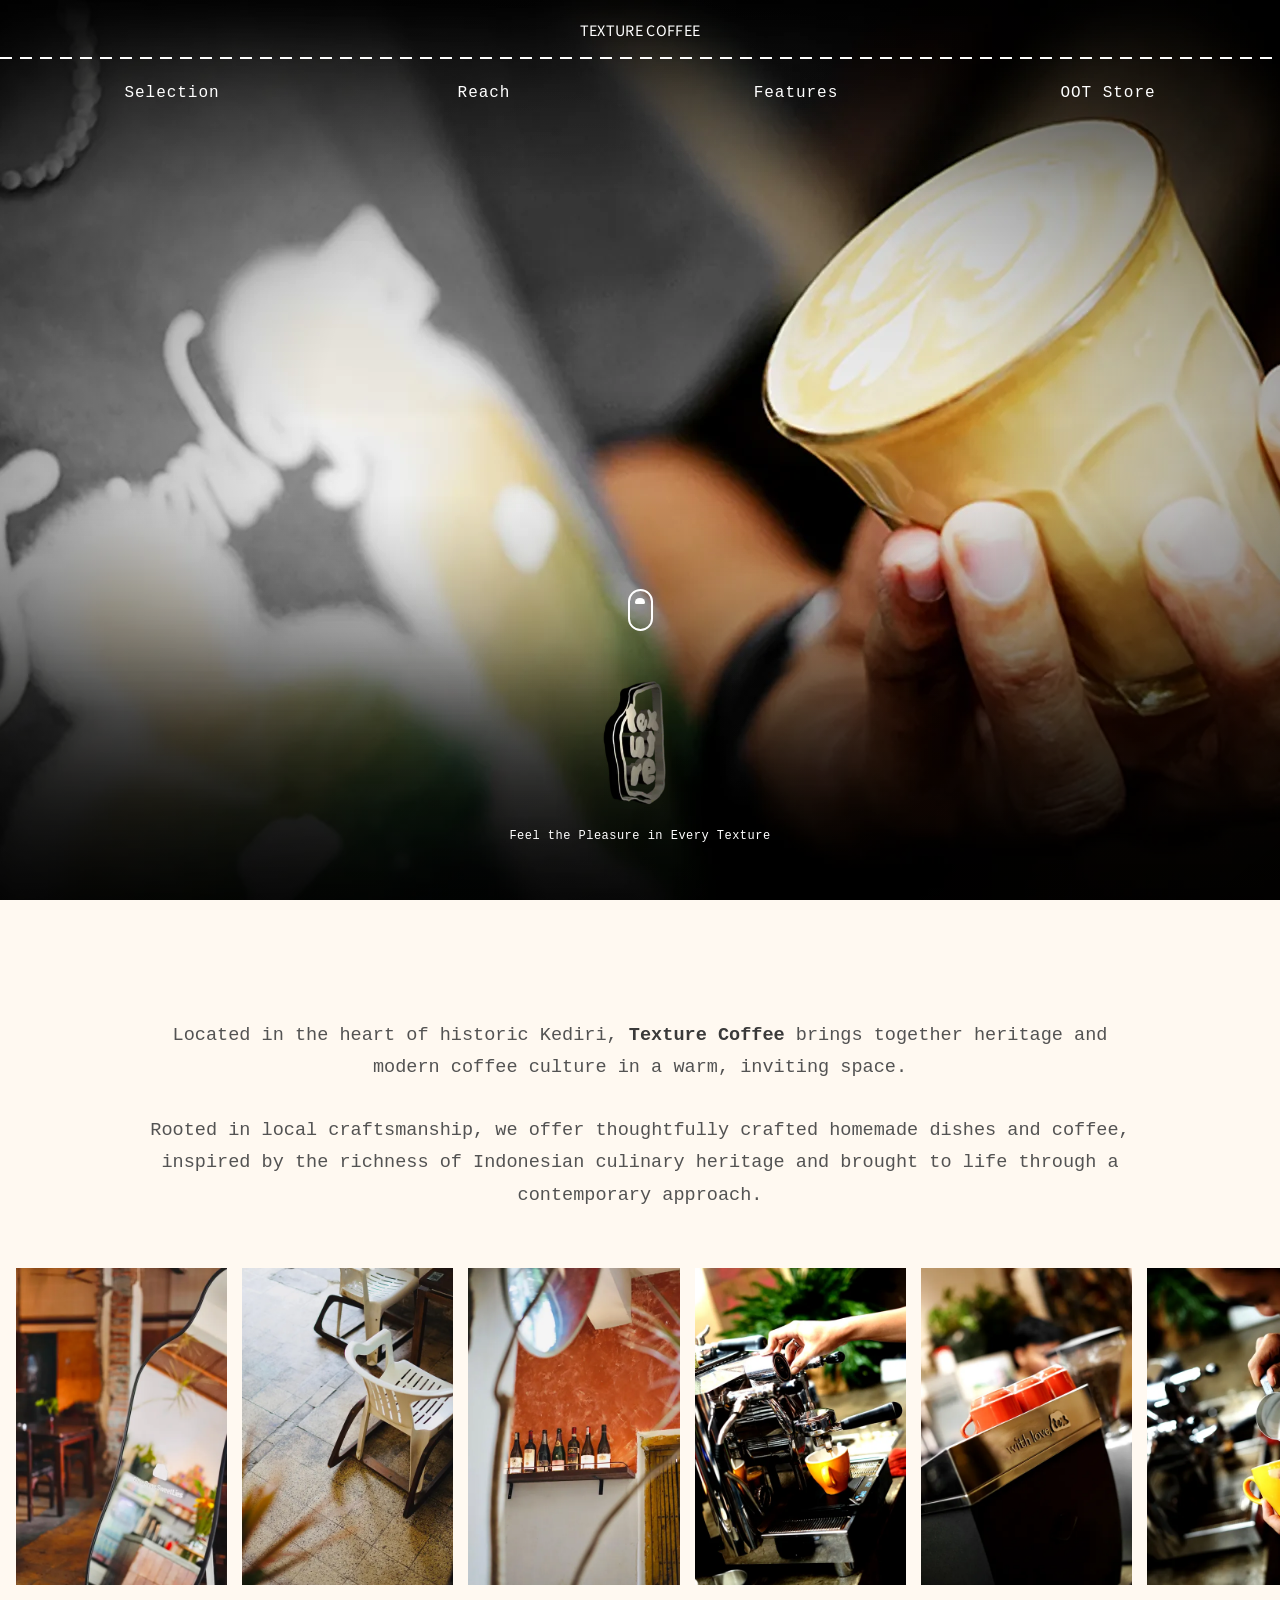
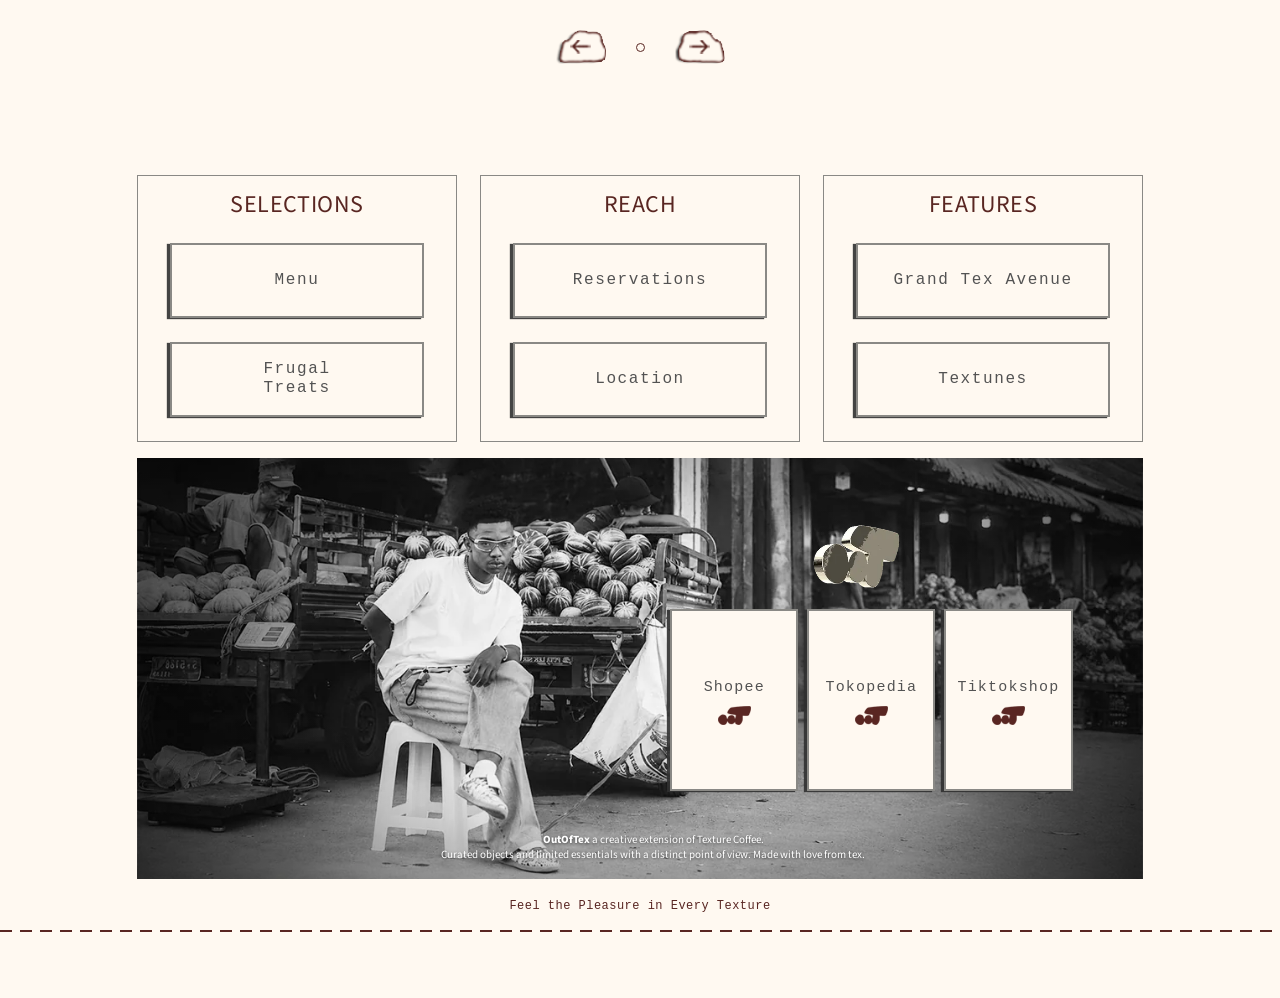
==== commit 22caffac: "v1.5.7: hero fades from cream again, starts after loader Co-Authored-By: Claude Opus 5.5 <noreply@an" ====
--- a/index.html
+++ b/index.html
@@ -78,7 +78,7 @@
     background: url(/assets/v2/hero.webp) center 22% / cover no-repeat; /* fokus ke gelas: layar lebar memotong bawah, bukan atas */
   }
   /* Muncul pertama kali ala Union: foto memudar masuk dari latar krem setelah loader hilang */
-  .anim .hero { background: #1f1a16; }
+  .anim .hero { background: var(--cream); }
   .anim .hero-bg, .anim .hero::before { opacity: 0; transition: opacity 1.8s ease-in-out; }
   .anim .hero.ready .hero-bg, .anim .hero.ready::before { opacity: 1; }
   .anim .hero.ready { background: #111; transition: background-color 1.8s ease-in-out; }
@@ -422,7 +422,12 @@
   // Loader: logo berkedip di atas latar cokelat, hilang setelah halaman siap
   const loader = document.getElementById('loader');
   const heroEl = document.getElementById('top');
-  const hideLoader = () => { loader.classList.add('done'); heroEl.classList.add('ready'); };
+  let shown = false;
+  const hideLoader = () => {
+    if (shown) return; shown = true;
+    loader.classList.add('done');
+    setTimeout(() => heroEl.classList.add('ready'), 250); /* foto mulai memudar setelah loader hilang, supaya fade-nya terlihat */
+  };
   if (document.readyState === 'complete') setTimeout(hideLoader, 400);
   else addEventListener('load', () => setTimeout(hideLoader, 400));
   setTimeout(hideLoader, 3000);
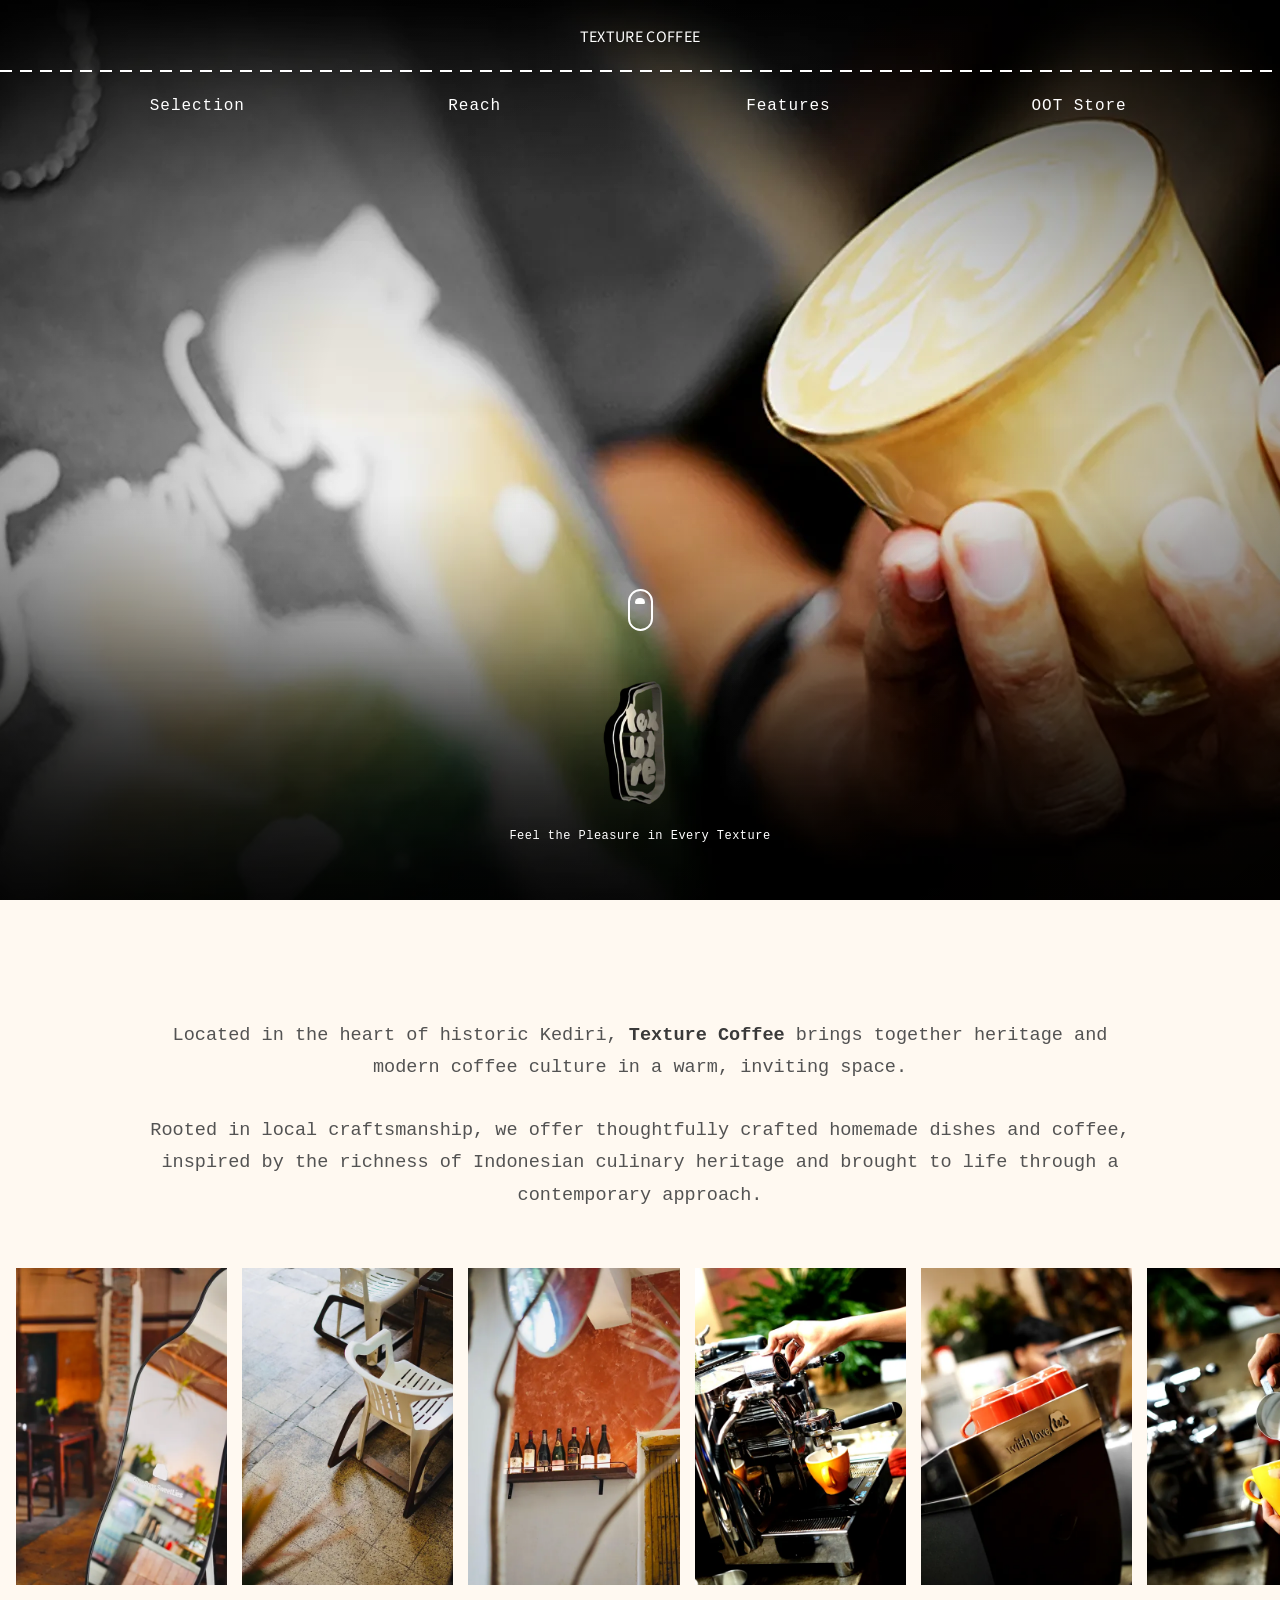
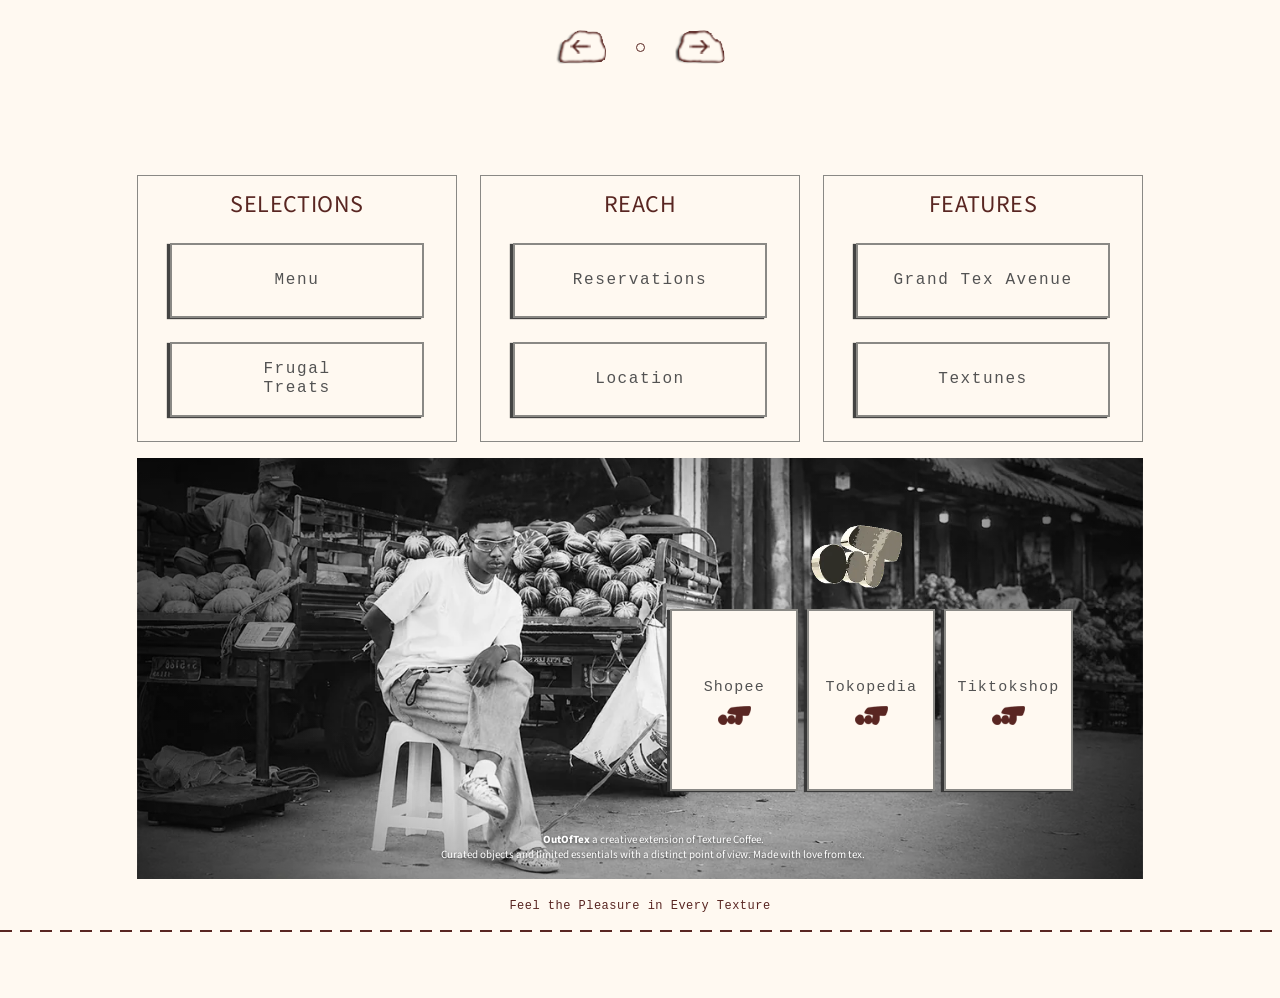
==== commit ba109000: "v1.5.8: align desktop header line and menu to DESKTOP 1 Co-Authored-By: Claude Opus 5.5 <noreply@ant" ====
--- a/index.html
+++ b/index.html
@@ -47,7 +47,7 @@
     transition: background .3s, color .3s, box-shadow .3s;
   }
   .head .brand {
-    display: block; padding: 22px 16px 16px;
+    display: block; padding: 28px 16px 23px; /* garis putus di y≈70, seperti DESKTOP 1 */
     font: 400 16px/1.2 var(--sans); letter-spacing: .02em;
   }
   .head .brand br { display: none; }
@@ -58,6 +58,15 @@
     transition: opacity .25s;
   }
   .head .nav a { justify-self: center; padding: 4px 0; position: relative; }
+  /* Posisi menu persis DESKTOP 1 (tengah teks 222/534/887/1214 dari 1440), relatif ke tengah layar */
+  @media (min-width: 900px) {
+    .head .nav { display: block; position: relative; max-width: none; height: 45px; padding: 0; }
+    .head .nav a { position: absolute; top: 18px; left: calc(50% + var(--x) * min(50%, 720px)); transform: translateX(-50%); white-space: nowrap; }
+    .head .nav a:nth-child(1) { --x: -.6917; }
+    .head .nav a:nth-child(2) { --x: -.2583; }
+    .head .nav a:nth-child(3) { --x: .2319; }
+    .head .nav a:nth-child(4) { --x: .6861; }
+  }
   .head .nav a::before { /* garis bawah menyapu, ala Union */
     content: ""; position: absolute; left: 0; right: 0; bottom: 0; height: 1.5px; background: currentColor;
     transform: scaleX(0); transform-origin: 100% 50%; transition: transform .35s cubic-bezier(.25,.46,.45,.94);
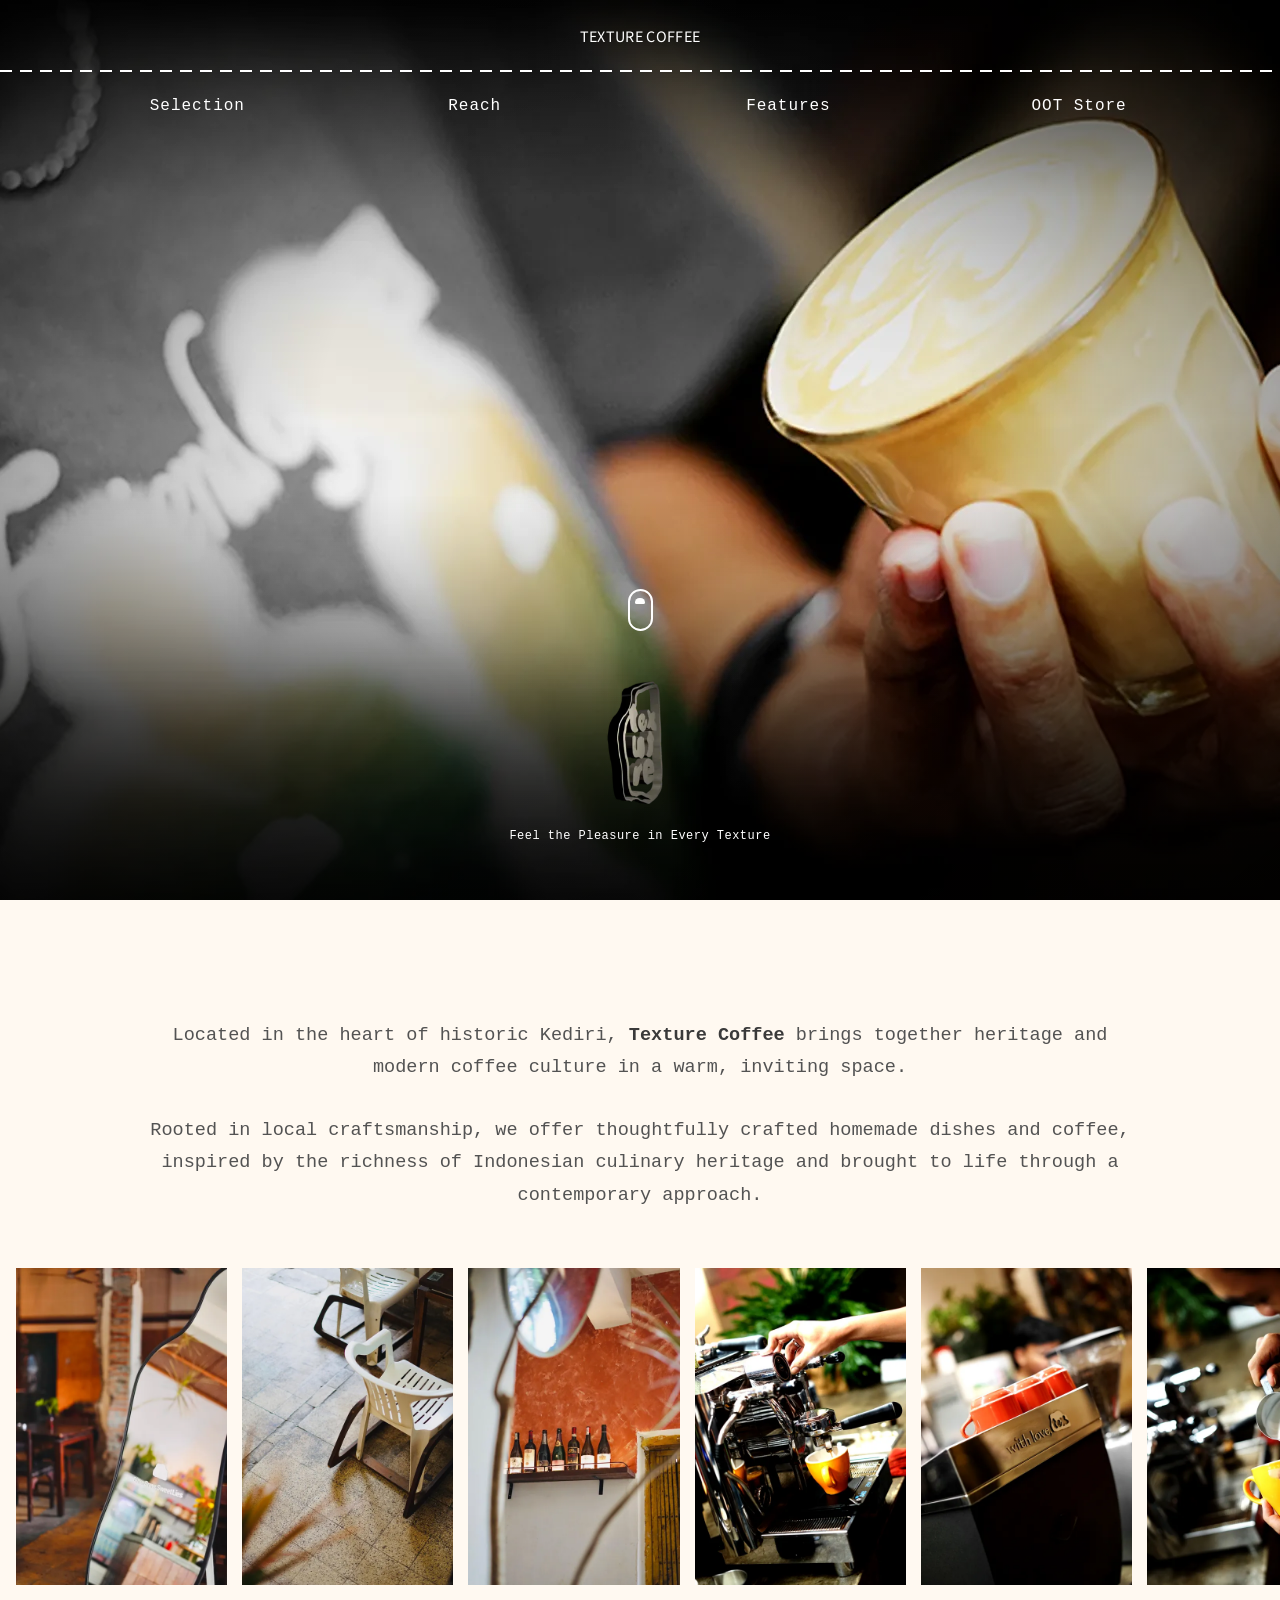
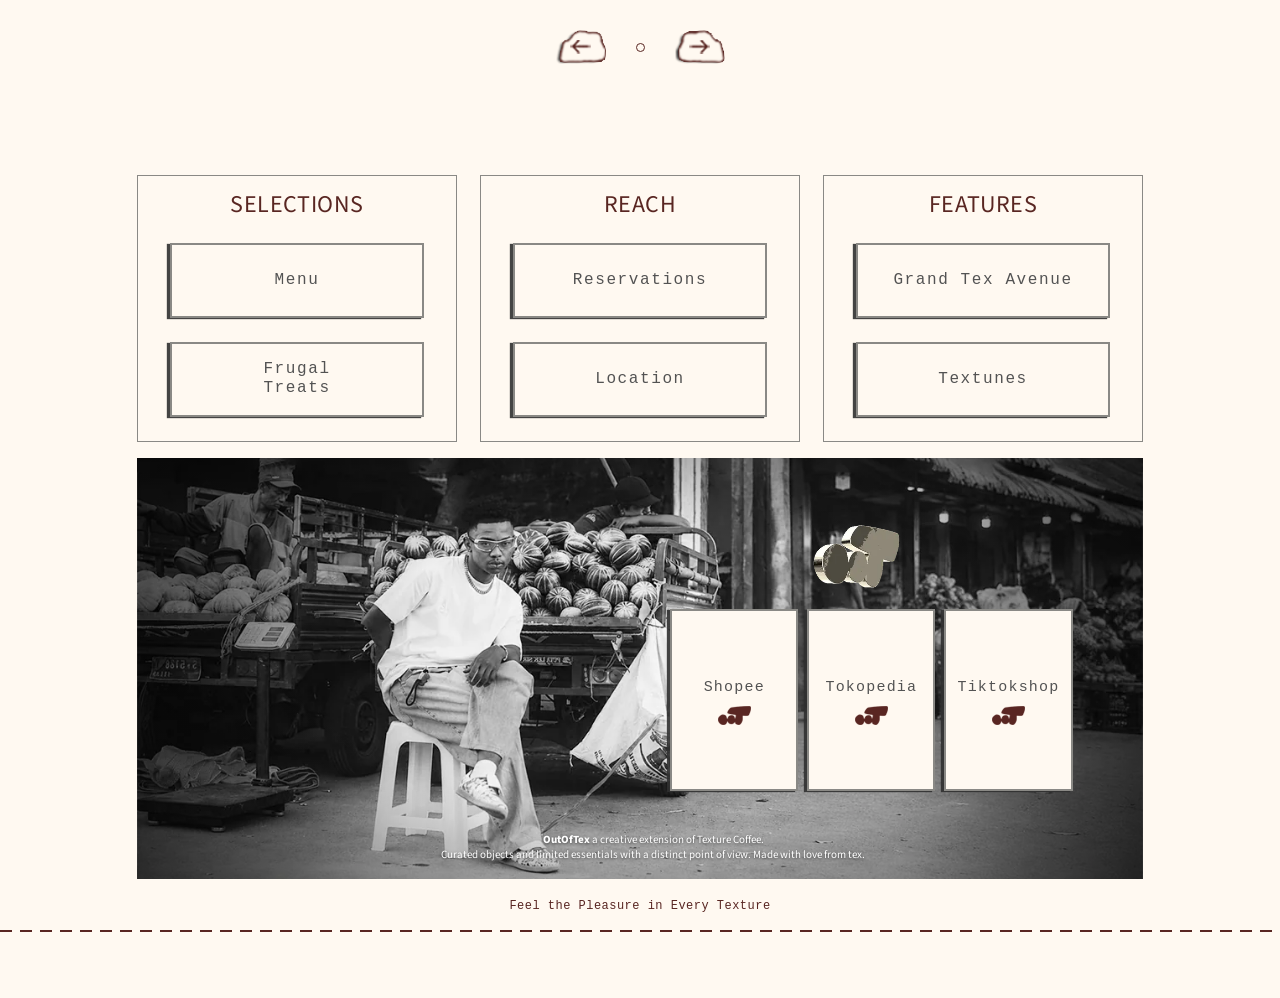
==== commit 464106a6: "v1.5.10: red opening loader, cream hero line on phone, still mouse frame Co-Authored-By: Claude Opus" ====
--- a/index.html
+++ b/index.html
@@ -118,16 +118,14 @@
   .mouse {
     width: 25px; height: 42px; border: 2px solid #fff; border-radius: 13px;
     display: flex; justify-content: center; padding-top: 7px; margin-bottom: 44px;
-    animation: bob 1.8s ease-in-out infinite;
-  }
-  .mouse span { width: 10px; height: 6px; border-radius: 6px 6px 2px 2px; background: #fff; animation: wheel 1.8s ease-in-out infinite; }
-  @keyframes bob { 0%, 100% { transform: translateY(0); } 50% { transform: translateY(8px); } }
-  @keyframes wheel { 0% { opacity: 1; transform: translateY(0); } 70% { opacity: 0; transform: translateY(12px); } 100% { opacity: 0; } }
+  }
+  .mouse span { width: 10px; height: 6px; border-radius: 6px 6px 2px 2px; background: #fff; animation: wheel 1.6s ease-in-out infinite; } /* bingkai diam, titik kecil naik-turun */
+  @keyframes wheel { 0%, 100% { transform: translateY(0); } 50% { transform: translateY(170%); } }
   .hero .logo { display: block; width: 104px; height: auto; margin-bottom: 20px; }
   .anim .hero .mouse, .anim .hero .logo, .anim .hero .tagline { opacity: 0; animation: none; }
   .anim .hero.ready .logo { animation: heroIn .9s cubic-bezier(.25,.46,.45,.94) .6s both; }
   .anim .hero.ready .tagline { animation: heroIn .9s cubic-bezier(.25,.46,.45,.94) .75s both; }
-  .anim .hero.ready .mouse { animation: heroIn .9s cubic-bezier(.25,.46,.45,.94) .9s both, bob 1.8s ease-in-out 1.8s infinite; }
+  .anim .hero.ready .mouse { animation: heroIn .9s cubic-bezier(.25,.46,.45,.94) .9s both; }
   @keyframes heroIn { from { opacity: 0; transform: translateY(10px); } to { opacity: 1; transform: none; } }
   .tagline { font-size: 12px; letter-spacing: .04em; }
 
@@ -241,7 +239,7 @@
 
   /* ---------- Animasi ala Union: loader + muncul saat discroll ---------- */
   .loader {
-    position: fixed; inset: 0; z-index: 100; background: var(--brown);
+    position: fixed; inset: 0; z-index: 100; background: #601708; /* merah opening dari klien */
     display: grid; place-items: center; transition: opacity .6s cubic-bezier(.25,.46,.45,.94), visibility .6s;
     animation: loaderOut .6s 4s forwards; /* cadangan kalau JS gagal */
   }
@@ -270,9 +268,9 @@
     .head:not(.solid) .dash { opacity: 0; }
     .hero { height: 88.75vh; height: 88.75svh; min-height: 0; padding-bottom: 10.6vw; } /* teks intro mengintip di bawah, seperti desain */
     .hero-bg { background-image: url(/assets/v2/hero-m.webp); background-position: center; }
-    .hero::after { /* garis putus-putus di batas hero dan krem, seperti MOBILE 1 */
+    .hero::after { /* garis putus-putus di batas bawah hero: krem di atas foto; setelah discroll garis header jadi merah */
       content: ""; position: absolute; left: 0; right: 0; bottom: 0; height: 2px;
-      background: repeating-linear-gradient(90deg, var(--brown) 0 12px, transparent 12px 20px);
+      background: repeating-linear-gradient(90deg, var(--cream) 0 12px, transparent 12px 20px);
     }
     .mouse { width: 4.24vw; height: 7.13vw; min-width: 16px; min-height: 27px; border-width: 1.5px; padding-top: 1.36vw; margin-bottom: 7.5vw; }
     .mouse span { width: 2.04vw; height: 1.36vw; min-width: 7px; min-height: 5px; }
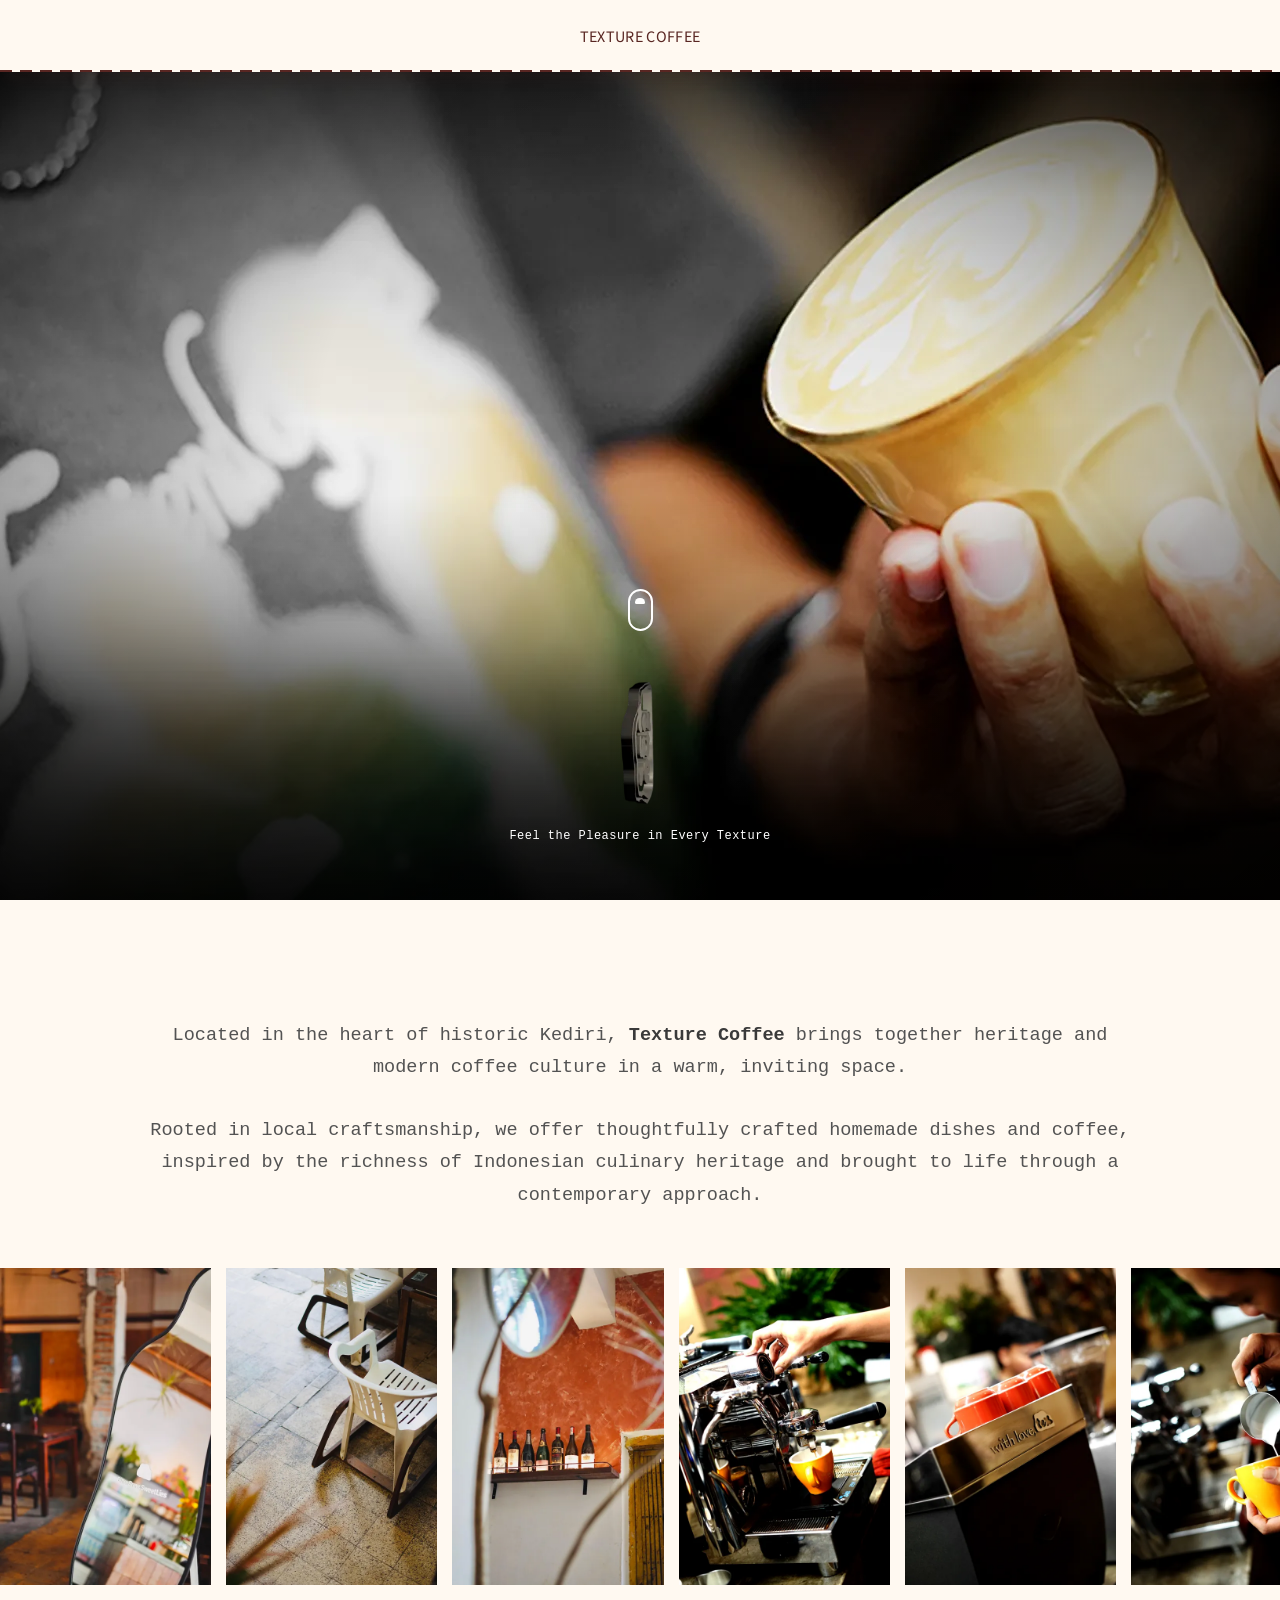
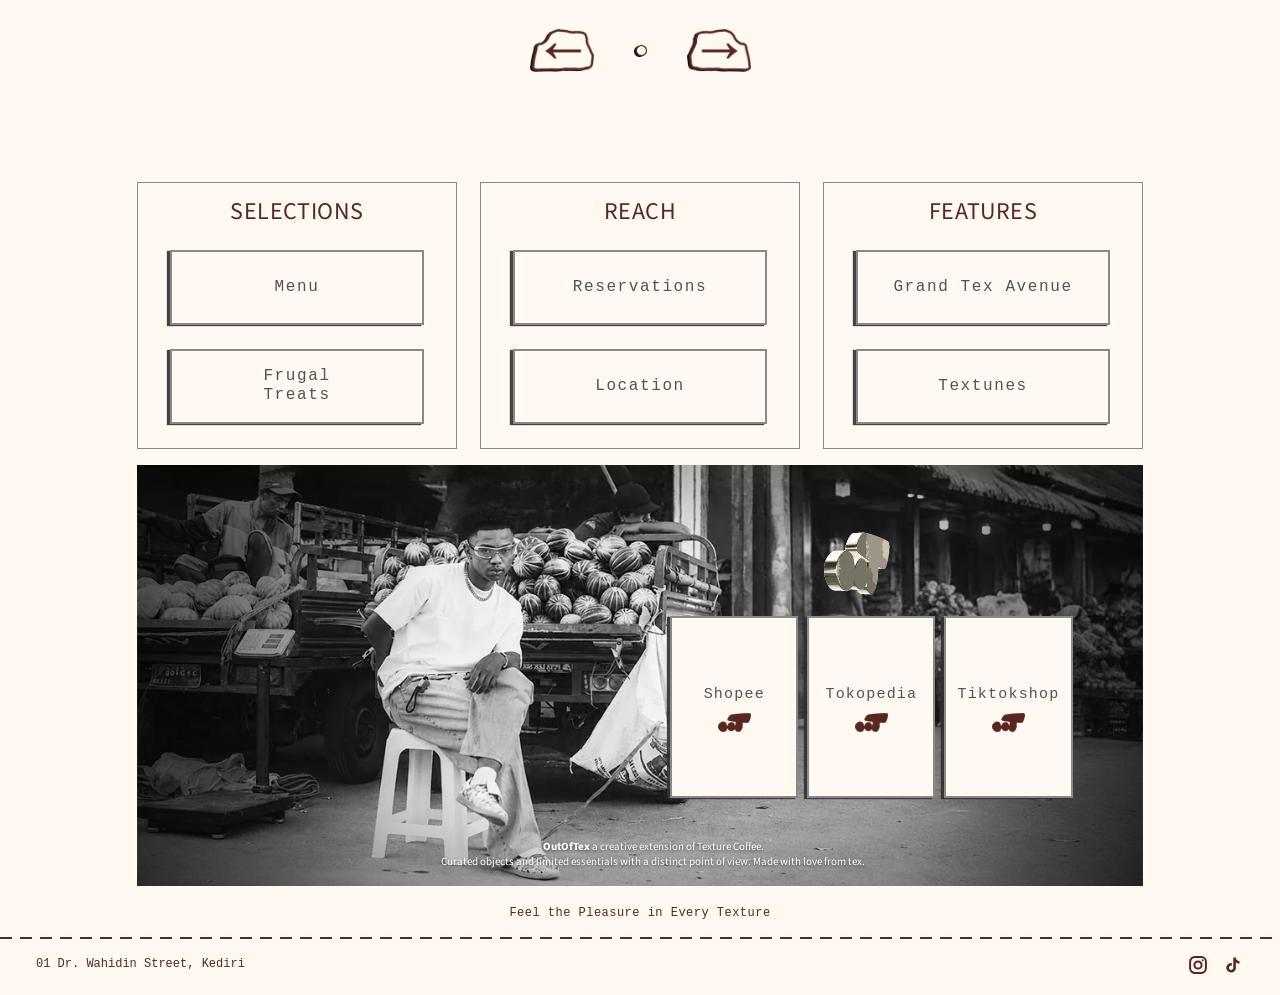
==== commit 5731d7a4: "v1.5.11: client slide buttons, OOT text on phone, footer row visible on desktop, Tiktokshop QR on de" ====
--- a/index.html
+++ b/index.html
@@ -145,17 +145,12 @@
     flex: 0 0 auto; width: clamp(150px, 16.5vw, 260px); aspect-ratio: 237 / 356; height: auto;
     object-fit: cover; scroll-snap-align: start; background: #e9e1d4;
   }
-  .ctrl { display: flex; justify-content: center; align-items: center; gap: 30px; margin-top: 44px; }
-  .ctrl button {
-    width: 50px; height: 36px; border: 0; cursor: pointer;
-    background: url(/assets/v2/frame-l.png) center / contain no-repeat;
-    display: grid; place-items: center; transition: transform .15s;
-  }
-  .ctrl button.next { background-image: url(/assets/v2/frame-r.png); }
-  .ctrl button img { width: 21px; height: 14px; }
+  .ctrl { display: flex; justify-content: center; align-items: center; gap: 40px; margin-top: 44px; }
+  .ctrl button { width: 64px; padding: 0; border: 0; background: none; cursor: pointer; display: block; transition: transform .15s; }
+  .ctrl button img, .ctrl .dot { display: block; width: 100%; height: auto; }
   .ctrl button:hover { transform: translateY(-2px); }
   .ctrl button:active { transform: translateY(1px); }
-  .ctrl .dot { width: 9px; height: 9px; border-radius: 50%; border: 1.5px solid var(--brown); background: var(--cream); }
+  .ctrl .dot { width: 13px; }
 
   /* ---------- Selections / Reach / Features ---------- */
   .groups {
@@ -195,6 +190,7 @@
     color: #fff; text-align: center; font: 400 11px/1.3 var(--sans); text-shadow: 0 1px 3px rgba(0,0,0,.5);
   }
   .oot-note b { font-weight: 800; }
+  .oot-note-m { display: none; }
   .shops { position: absolute; left: 53%; top: 36%; display: flex; gap: 2.2%; width: 40%; }
   .shop {
     flex: 1; aspect-ratio: 120 / 170;
@@ -214,6 +210,14 @@
   .foot .socials { display: flex; gap: 12px; }
   .foot .socials a { display: grid; padding: 2px; transition: transform .15s; }
   .foot .socials a:hover { transform: scale(1.1); }
+
+  /* ---------- QR Tiktokshop (desktop) ---------- */
+  .qr { border: 2px solid var(--grey); background: var(--cream); color: var(--text); padding: 26px 30px 24px; margin: auto; text-align: center; max-width: 340px; }
+  .qr::backdrop { background: rgba(40, 24, 20, .6); }
+  .qr h3 { font: 400 22px/1.4 var(--sans); color: var(--brown); letter-spacing: .1em; margin-bottom: 14px; }
+  .qr img { display: block; width: 220px; height: 220px; margin: 0 auto 14px; image-rendering: pixelated; }
+  .qr p { font-size: 13px; line-height: 1.5; margin-bottom: 18px; }
+  .qr .btn { min-height: 44px; width: 100%; font: inherit; font-size: 14px; letter-spacing: .1em; cursor: pointer; }
 
   /* ---------- Viewer Menu / Frugal Treats ---------- */
   .viewer {
@@ -282,8 +286,8 @@
     .strip { gap: 10px; }
     .strip img { width: 40vw; }
     .ctrl { margin-top: 24px; gap: 24px; }
-    .ctrl button { width: 42px; height: 30px; }
-    .ctrl button img { width: 17px; height: 12px; }
+    .ctrl button { width: 50px; }
+    .ctrl .dot { width: 11px; }
 
     .groups { grid-template-columns: 1fr; gap: 26px; padding: 44px 20px 8px; }
     .group { border: 0; padding: 0; }
@@ -295,6 +299,7 @@
     .oot-photo { aspect-ratio: 590 / 247; }
     .oot-logo { left: 66.8%; top: 30%; width: 19%; }
     .oot-note { display: none; }
+    .oot-note-m { display: block; position: absolute; left: 4%; bottom: 5%; width: 92%; height: auto; }
     .shops { position: static; width: auto; padding: 32px 24px 0; gap: 16px; }
     .shop { aspect-ratio: 1; font-size: 13px; letter-spacing: .06em; }
     .shop img { width: 30px; height: 17px; }
@@ -354,9 +359,9 @@
       <img src="/assets/v2/g15.webp" width="237" height="356" alt="Es kopi krim di meja" loading="lazy">
     </div>
     <div class="ctrl">
-      <button class="prev" id="prev" aria-label="Foto sebelumnya"><img src="/assets/v2/arrow-l.png" alt=""></button>
-      <span class="dot" aria-hidden="true"></span>
-      <button class="next" id="next" aria-label="Foto berikutnya"><img src="/assets/v2/arrow-r.png" alt=""></button>
+      <button class="prev" id="prev" aria-label="Foto sebelumnya"><img src="/assets/v2/slide-l.webp" width="140" height="94" alt=""></button>
+      <img class="dot" src="/assets/v2/slide-dot.webp" width="40" height="37" alt="" aria-hidden="true">
+      <button class="next" id="next" aria-label="Foto berikutnya"><img src="/assets/v2/slide-r.webp" width="140" height="94" alt=""></button>
     </div>
   </section>
 
@@ -388,6 +393,7 @@
     <div class="oot-photo">
       <picture><source srcset="/assets/v2/oot-spin.webp" type="image/webp"><img class="oot-logo" src="/assets/v2/oot-spin.gif" width="220" height="159" alt="OutOfTex" loading="lazy"></picture>
       <p class="oot-note"><b>OutOfTex</b> a creative extension of Texture Coffee.<br>Curated objects and limited essentials with a distinct point of view. Made with love from tex.</p>
+      <img class="oot-note-m" src="/assets/v2/oot-note-m.webp" width="1400" height="87" alt="OutOfTex a creative extension of Texture Coffee. Curated objects and limited essentials with a distinct point of view. Made with love from tex." loading="lazy">
       <div class="shops shops-desk"></div>
     </div>
   </section>
@@ -412,8 +418,15 @@
 <template id="shop-cards">
   <a class="shop" href="https://shopee.co.id/texturecoffee" target="_blank" rel="noopener">Shopee<img src="/assets/v2/oot-brown.png" alt=""></a>
   <a class="shop" href="https://tk.tokopedia.com/ZSQBFTdjK" target="_blank" rel="noopener">Tokopedia<img src="/assets/v2/oot-brown.png" alt=""></a>
-  <a class="shop" href="https://vt.tiktok.com/ZSQBYGbRV" target="_blank" rel="noopener">Tiktokshop<img src="/assets/v2/oot-brown.png" alt=""></a>
+  <a class="shop" href="https://vt.tiktok.com/ZSQBYGbRV" target="_blank" rel="noopener" data-qr>Tiktokshop<img src="/assets/v2/oot-brown.png" alt=""></a>
 </template>
+
+<dialog class="qr" id="qr" aria-labelledby="qr-title">
+  <h3 id="qr-title">Tiktokshop</h3>
+  <img src="/assets/v2/tiktokshop-qr.svg" width="220" height="220" alt="QR code Tiktokshop OutOfTex">
+  <p>TikTok Shop hanya bisa dibuka di aplikasi TikTok.<br>Scan QR ini pakai kamera HP.</p>
+  <button type="button" class="btn" id="qr-close">Tutup</button>
+</dialog>
 
 <dialog class="viewer" id="viewer" aria-labelledby="viewer-title">
   <div class="viewer-bar">
@@ -447,10 +460,13 @@
   const io = new IntersectionObserver(es => es.forEach(e => {
     if (e.isIntersecting) { e.target.classList.add('in'); io.unobserve(e.target); }
   }), { rootMargin: '0px 0px -8% 0px' });
+  const ioFoot = new IntersectionObserver(es => es.forEach(e => {
+    if (e.isIntersecting) { e.target.classList.add('in'); ioFoot.unobserve(e.target); }
+  }));
   groupsReveal.forEach(([sel, gap]) => document.querySelectorAll(sel).forEach((el, i) => {
     el.classList.add('reveal');
     el.style.setProperty('--d', (Math.min(i, 6) * gap).toFixed(2) + 's');
-    io.observe(el);
+    (el.closest('.foot') ? ioFoot : io).observe(el);
   }));
 
   // Header: transparan di atas hero, jadi krem setelah lewat hero
@@ -472,6 +488,16 @@
   document.querySelector('.shops-desk').remove();
   placeShops();
   wide.addEventListener('change', placeShops);
+
+  // Tiktokshop: link pendek membuka aplikasi TikTok (snssdk1180://). Di komputer tab jadi kosong, jadi tampilkan QR untuk discan HP.
+  const qr = document.getElementById('qr');
+  const desktop = matchMedia('(hover: hover) and (pointer: fine)');
+  shops.querySelector('[data-qr]').addEventListener('click', e => {
+    if (!desktop.matches || !qr.showModal) return;
+    e.preventDefault(); qr.showModal();
+  });
+  document.getElementById('qr-close').addEventListener('click', () => qr.close());
+  qr.addEventListener('click', e => { if (e.target === qr) qr.close(); });
 
   // Galeri: panah geser satu foto, di ujung kembali ke awal/akhir
   const strip = document.getElementById('strip');
